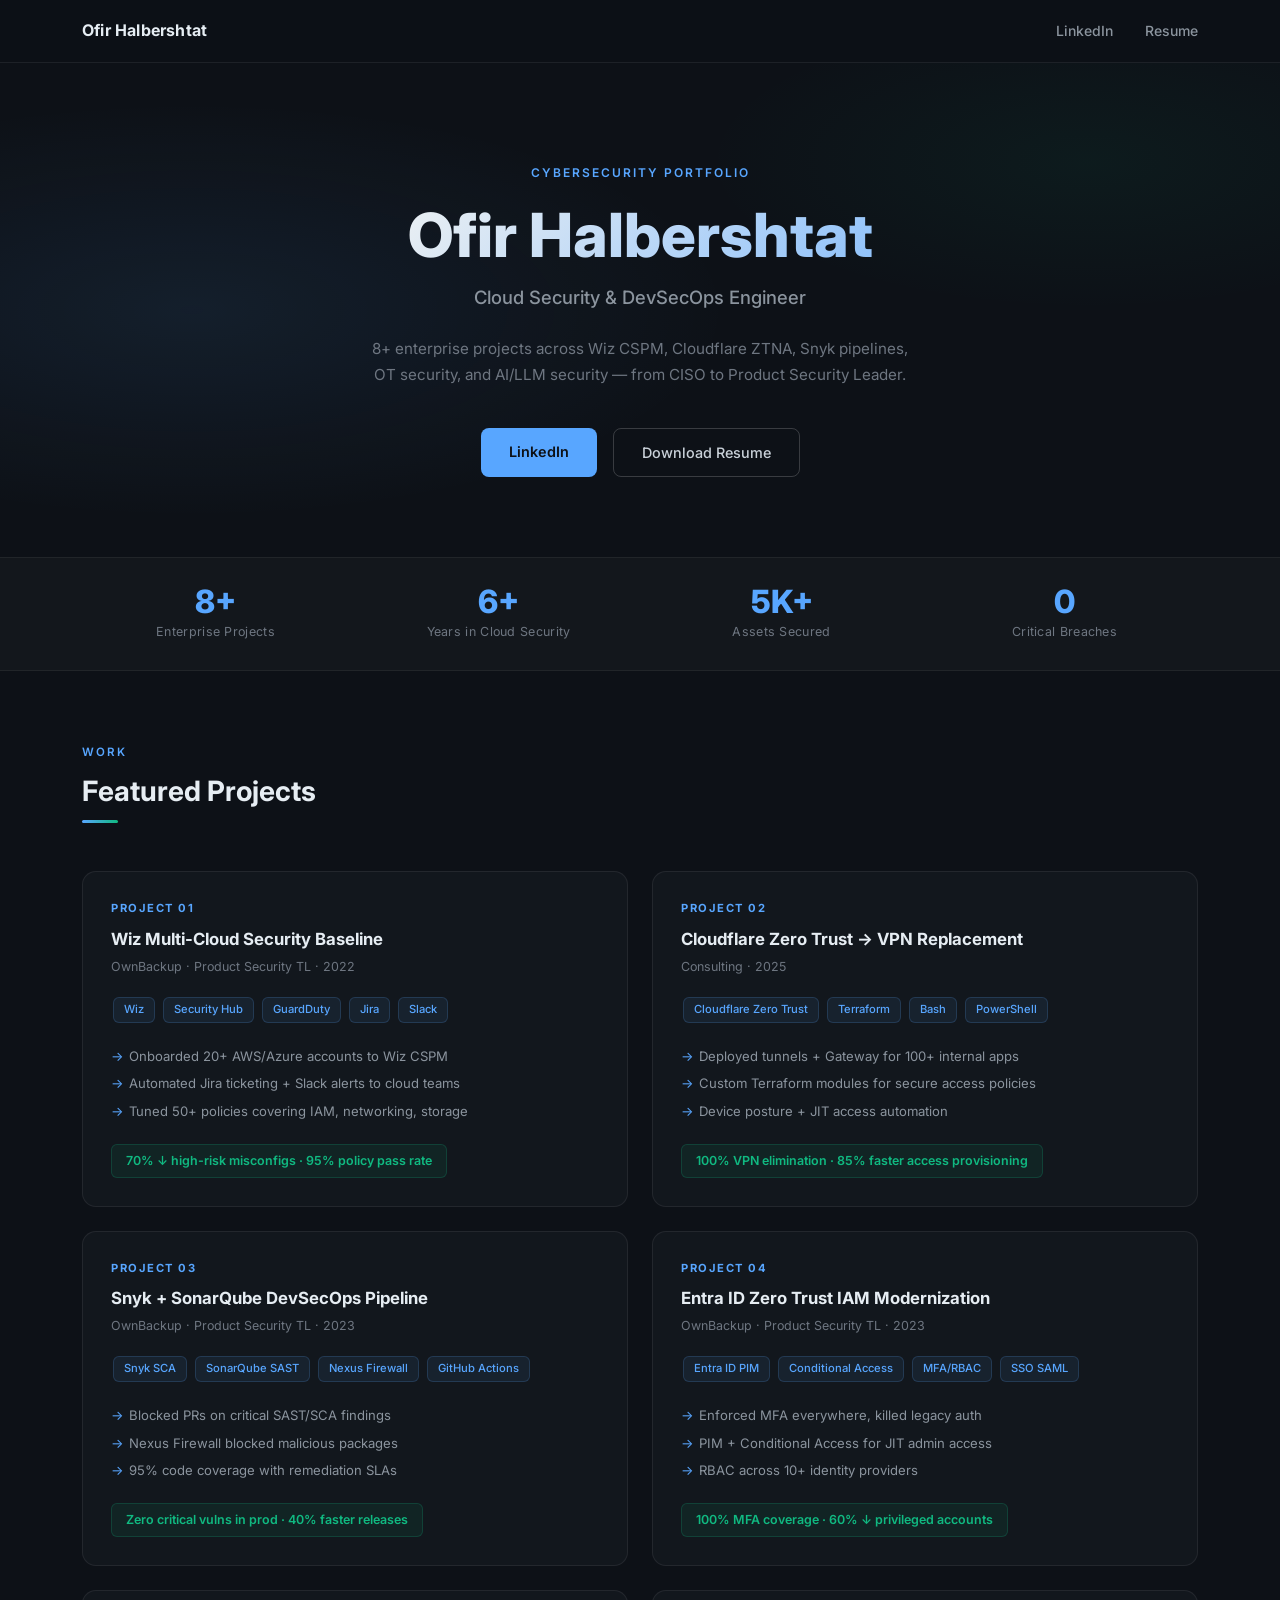
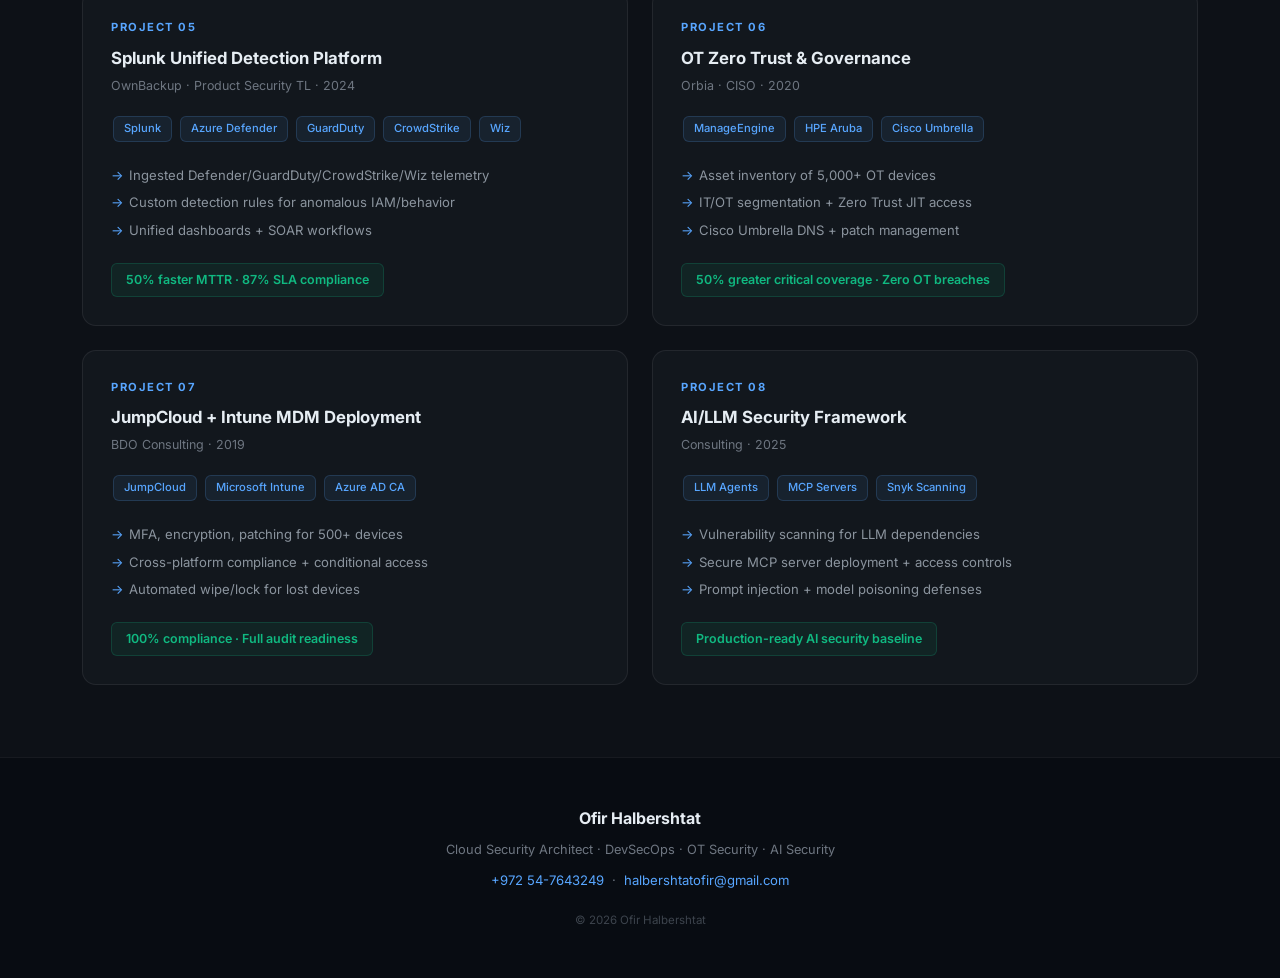
==== index.html @ 88fd721f "Extract inline styles into index.css and project.css Moved all inline <style> blocks out of index.ht" ====
<!DOCTYPE html>
<html lang="en">
<head>
    <meta charset="UTF-8">
    <meta name="viewport" content="width=device-width, initial-scale=1.0">
    <title>Ofir Halbershtat | Cybersecurity Portfolio</title>
    <link href="https://cdn.jsdelivr.net/npm/bootstrap@5.3.0/dist/css/bootstrap.min.css" rel="stylesheet">
    <link href="https://fonts.googleapis.com/css2?family=Inter:wght@300;400;500;600;700;800&display=swap" rel="stylesheet">
    <link rel="stylesheet" href="index.css">
</head>
<body>

    <!-- Nav -->
    <nav class="top-nav">
        <div class="container d-flex justify-content-between align-items-center">
            <span class="nav-name">Ofir Halbershtat</span>
            <div class="nav-links">
                <a href="https://linkedin.com/in/ofirhalbershtat" target="_blank" rel="noopener">LinkedIn</a>
                <a href="OfirHalbershtatCV.pdf">Resume</a>
            </div>
        </div>
    </nav>

    <!-- Hero -->
    <section class="hero text-center">
        <div class="container hero-inner">
            <div class="hero-eyebrow">Cybersecurity Portfolio</div>
            <div class="hero-name">Ofir Halbershtat</div>
            <div class="hero-title">Cloud Security &amp; DevSecOps Engineer</div>
            <p class="hero-desc">8+ enterprise projects across Wiz CSPM, Cloudflare ZTNA, Snyk pipelines, OT security, and AI/LLM security — from CISO to Product Security Leader.</p>
            <div class="d-flex gap-3 justify-content-center flex-wrap">
                <a href="https://linkedin.com/in/ofirhalbershtat" target="_blank" rel="noopener" class="btn-primary-c">LinkedIn</a>
                <a href="OfirHalbershtatCV.pdf" class="btn-outline-c">Download Resume</a>
            </div>
        </div>
    </section>

    <!-- Stats -->
    <div class="stats-bar">
        <div class="container">
            <div class="row g-3 text-center">
                <div class="col-6 col-md-3">
                    <div class="stat-number">8+</div>
                    <div class="stat-label">Enterprise Projects</div>
                </div>
                <div class="col-6 col-md-3">
                    <div class="stat-number">6+</div>
                    <div class="stat-label">Years in Cloud Security</div>
                </div>
                <div class="col-6 col-md-3">
                    <div class="stat-number">5K+</div>
                    <div class="stat-label">Assets Secured</div>
                </div>
                <div class="col-6 col-md-3">
                    <div class="stat-number">0</div>
                    <div class="stat-label">Critical Breaches</div>
                </div>
            </div>
        </div>
    </div>

    <!-- Projects -->
    <section class="projects-section">
        <div class="container">
            <div class="section-eyebrow">Work</div>
            <div class="section-title">Featured Projects</div>
            <div class="section-line"></div>

            <div class="row g-4">

                <!-- 1 -->
                <div class="col-lg-6 col-md-6">
                    <a href="proj1.html" class="card-link">
                        <div class="project-card">
                            <div class="card-inner">
                                <div class="card-num">Project 01</div>
                                <div class="card-title">Wiz Multi-Cloud Security Baseline</div>
                                <div class="card-meta">OwnBackup · Product Security TL · 2022</div>
                                <div>
                                    <span class="tool-badge">Wiz</span>
                                    <span class="tool-badge">Security Hub</span>
                                    <span class="tool-badge">GuardDuty</span>
                                    <span class="tool-badge">Jira</span>
                                    <span class="tool-badge">Slack</span>
                                </div>
                                <ul class="card-bullets">
                                    <li>Onboarded 20+ AWS/Azure accounts to Wiz CSPM</li>
                                    <li>Automated Jira ticketing + Slack alerts to cloud teams</li>
                                    <li>Tuned 50+ policies covering IAM, networking, storage</li>
                                </ul>
                                <span class="metric-pill">70% ↓ high-risk misconfigs · 95% policy pass rate</span>
                            </div>
                        </div>
                    </a>
                </div>

                <!-- 2 -->
                <div class="col-lg-6 col-md-6">
                    <a href="proj2.html" class="card-link">
                        <div class="project-card">
                            <div class="card-inner">
                                <div class="card-num">Project 02</div>
                                <div class="card-title">Cloudflare Zero Trust → VPN Replacement</div>
                                <div class="card-meta">Consulting · 2025</div>
                                <div>
                                    <span class="tool-badge">Cloudflare Zero Trust</span>
                                    <span class="tool-badge">Terraform</span>
                                    <span class="tool-badge">Bash</span>
                                    <span class="tool-badge">PowerShell</span>
                                </div>
                                <ul class="card-bullets">
                                    <li>Deployed tunnels + Gateway for 100+ internal apps</li>
                                    <li>Custom Terraform modules for secure access policies</li>
                                    <li>Device posture + JIT access automation</li>
                                </ul>
                                <span class="metric-pill">100% VPN elimination · 85% faster access provisioning</span>
                            </div>
                        </div>
                    </a>
                </div>

                <!-- 3 -->
                <div class="col-lg-6 col-md-6">
                    <a href="proj3.html" class="card-link">
                        <div class="project-card">
                            <div class="card-inner">
                                <div class="card-num">Project 03</div>
                                <div class="card-title">Snyk + SonarQube DevSecOps Pipeline</div>
                                <div class="card-meta">OwnBackup · Product Security TL · 2023</div>
                                <div>
                                    <span class="tool-badge">Snyk SCA</span>
                                    <span class="tool-badge">SonarQube SAST</span>
                                    <span class="tool-badge">Nexus Firewall</span>
                                    <span class="tool-badge">GitHub Actions</span>
                                </div>
                                <ul class="card-bullets">
                                    <li>Blocked PRs on critical SAST/SCA findings</li>
                                    <li>Nexus Firewall blocked malicious packages</li>
                                    <li>95% code coverage with remediation SLAs</li>
                                </ul>
                                <span class="metric-pill">Zero critical vulns in prod · 40% faster releases</span>
                            </div>
                        </div>
                    </a>
                </div>

                <!-- 4 -->
                <div class="col-lg-6 col-md-6">
                    <a href="proj4.html" class="card-link">
                        <div class="project-card">
                            <div class="card-inner">
                                <div class="card-num">Project 04</div>
                                <div class="card-title">Entra ID Zero Trust IAM Modernization</div>
                                <div class="card-meta">OwnBackup · Product Security TL · 2023</div>
                                <div>
                                    <span class="tool-badge">Entra ID PIM</span>
                                    <span class="tool-badge">Conditional Access</span>
                                    <span class="tool-badge">MFA/RBAC</span>
                                    <span class="tool-badge">SSO SAML</span>
                                </div>
                                <ul class="card-bullets">
                                    <li>Enforced MFA everywhere, killed legacy auth</li>
                                    <li>PIM + Conditional Access for JIT admin access</li>
                                    <li>RBAC across 10+ identity providers</li>
                                </ul>
                                <span class="metric-pill">100% MFA coverage · 60% ↓ privileged accounts</span>
                            </div>
                        </div>
                    </a>
                </div>

                <!-- 5 -->
                <div class="col-lg-6 col-md-6">
                    <a href="proj5.html" class="card-link">
                        <div class="project-card">
                            <div class="card-inner">
                                <div class="card-num">Project 05</div>
                                <div class="card-title">Splunk Unified Detection Platform</div>
                                <div class="card-meta">OwnBackup · Product Security TL · 2024</div>
                                <div>
                                    <span class="tool-badge">Splunk</span>
                                    <span class="tool-badge">Azure Defender</span>
                                    <span class="tool-badge">GuardDuty</span>
                                    <span class="tool-badge">CrowdStrike</span>
                                    <span class="tool-badge">Wiz</span>
                                </div>
                                <ul class="card-bullets">
                                    <li>Ingested Defender/GuardDuty/CrowdStrike/Wiz telemetry</li>
                                    <li>Custom detection rules for anomalous IAM/behavior</li>
                                    <li>Unified dashboards + SOAR workflows</li>
                                </ul>
                                <span class="metric-pill">50% faster MTTR · 87% SLA compliance</span>
                            </div>
                        </div>
                    </a>
                </div>

                <!-- 6 -->
                <div class="col-lg-6 col-md-6">
                    <a href="proj6.html" class="card-link">
                        <div class="project-card">
                            <div class="card-inner">
                                <div class="card-num">Project 06</div>
                                <div class="card-title">OT Zero Trust &amp; Governance</div>
                                <div class="card-meta">Orbia · CISO · 2020</div>
                                <div>
                                    <span class="tool-badge">ManageEngine</span>
                                    <span class="tool-badge">HPE Aruba</span>
                                    <span class="tool-badge">Cisco Umbrella</span>
                                </div>
                                <ul class="card-bullets">
                                    <li>Asset inventory of 5,000+ OT devices</li>
                                    <li>IT/OT segmentation + Zero Trust JIT access</li>
                                    <li>Cisco Umbrella DNS + patch management</li>
                                </ul>
                                <span class="metric-pill">50% greater critical coverage · Zero OT breaches</span>
                            </div>
                        </div>
                    </a>
                </div>

                <!-- 7 -->
                <div class="col-lg-6 col-md-6">
                    <a href="proj7.html" class="card-link">
                        <div class="project-card">
                            <div class="card-inner">
                                <div class="card-num">Project 07</div>
                                <div class="card-title">JumpCloud + Intune MDM Deployment</div>
                                <div class="card-meta">BDO Consulting · 2019</div>
                                <div>
                                    <span class="tool-badge">JumpCloud</span>
                                    <span class="tool-badge">Microsoft Intune</span>
                                    <span class="tool-badge">Azure AD CA</span>
                                </div>
                                <ul class="card-bullets">
                                    <li>MFA, encryption, patching for 500+ devices</li>
                                    <li>Cross-platform compliance + conditional access</li>
                                    <li>Automated wipe/lock for lost devices</li>
                                </ul>
                                <span class="metric-pill">100% compliance · Full audit readiness</span>
                            </div>
                        </div>
                    </a>
                </div>

                <!-- 8 -->
                <div class="col-lg-6 col-md-6">
                    <a href="proj8.html" class="card-link">
                        <div class="project-card">
                            <div class="card-inner">
                                <div class="card-num">Project 08</div>
                                <div class="card-title">AI/LLM Security Framework</div>
                                <div class="card-meta">Consulting · 2025</div>
                                <div>
                                    <span class="tool-badge">LLM Agents</span>
                                    <span class="tool-badge">MCP Servers</span>
                                    <span class="tool-badge">Snyk Scanning</span>
                                </div>
                                <ul class="card-bullets">
                                    <li>Vulnerability scanning for LLM dependencies</li>
                                    <li>Secure MCP server deployment + access controls</li>
                                    <li>Prompt injection + model poisoning defenses</li>
                                </ul>
                                <span class="metric-pill">Production-ready AI security baseline</span>
                            </div>
                        </div>
                    </a>
                </div>

            </div>
        </div>
    </section>

    <!-- Footer -->
    <footer class="text-center">
        <div class="container">
            <div class="footer-name">Ofir Halbershtat</div>
            <div class="footer-sub">Cloud Security Architect · DevSecOps · OT Security · AI Security</div>
            <div class="footer-contact">
                <a href="tel:+972547643249">+972 54-7643249</a>
                &nbsp;·&nbsp;
                <a href="mailto:halbershtatofir@gmail.com">halbershtatofir@gmail.com</a>
            </div>
            <div class="footer-copy">© 2026 Ofir Halbershtat</div>
        </div>
    </footer>

    <script src="https://cdn.jsdelivr.net/npm/bootstrap@5.3.0/dist/js/bootstrap.bundle.min.js"></script>
</body>
</html>
---- index.css ----
*, *::before, *::after { box-sizing: border-box; margin: 0; padding: 0; }

body {
    font-family: 'Inter', sans-serif;
    background: #0d1117;
    color: #e6edf3;
    line-height: 1.6;
}

/* ── Nav ── */
.top-nav {
    background: rgba(13, 17, 23, 0.9);
    -webkit-backdrop-filter: blur(12px);
    backdrop-filter: blur(12px);
    border-bottom: 1px solid rgba(255,255,255,0.07);
    padding: 18px 0;
    position: sticky;
    top: 0;
    z-index: 100;
}
.nav-name {
    font-weight: 700;
    font-size: 1rem;
    color: #e6edf3;
    letter-spacing: 0.2px;
}
.nav-links a {
    color: #8b949e;
    text-decoration: none;
    margin-left: 28px;
    font-size: 0.875rem;
    font-weight: 500;
    transition: color 0.2s;
}
.nav-links a:hover { color: #58a6ff; }

/* ── Hero ── */
.hero {
    padding: 100px 0 80px;
    position: relative;
    overflow: hidden;
    background: #0d1117;
}
.hero::before {
    content: '';
    position: absolute;
    inset: 0;
    background:
        radial-gradient(ellipse 60% 60% at 15% 50%, rgba(88,166,255,0.09) 0%, transparent 70%),
        radial-gradient(ellipse 50% 50% at 85% 20%, rgba(16,185,129,0.06) 0%, transparent 60%);
    pointer-events: none;
}
.hero-inner { position: relative; z-index: 1; }

.hero-eyebrow {
    font-size: 0.75rem;
    font-weight: 600;
    letter-spacing: 2px;
    text-transform: uppercase;
    color: #58a6ff;
    margin-bottom: 20px;
}
.hero-name {
    font-size: clamp(2.4rem, 5vw, 3.8rem);
    font-weight: 800;
    line-height: 1.1;
    background: linear-gradient(135deg, #e6edf3 30%, #58a6ff 100%);
    -webkit-background-clip: text;
    -webkit-text-fill-color: transparent;
    background-clip: text;
    margin-bottom: 14px;
}
.hero-title {
    font-size: 1.15rem;
    font-weight: 500;
    color: #8b949e;
    margin-bottom: 24px;
}
.hero-desc {
    font-size: 0.95rem;
    color: #6e7681;
    max-width: 560px;
    margin: 0 auto 40px;
    line-height: 1.7;
}
.btn-primary-c {
    background: #58a6ff;
    color: #0d1117;
    border: none;
    padding: 12px 28px;
    border-radius: 8px;
    font-size: 0.9rem;
    font-weight: 600;
    text-decoration: none;
    display: inline-block;
    transition: background 0.2s, transform 0.2s;
}
.btn-primary-c:hover { background: #79bcff; transform: translateY(-1px); color: #0d1117; }
.btn-outline-c {
    border: 1px solid rgba(255,255,255,0.18);
    color: #c9d1d9;
    padding: 12px 28px;
    border-radius: 8px;
    font-size: 0.9rem;
    font-weight: 500;
    text-decoration: none;
    display: inline-block;
    transition: border-color 0.2s, color 0.2s, transform 0.2s;
}
.btn-outline-c:hover { border-color: #58a6ff; color: #58a6ff; transform: translateY(-1px); }

/* ── Stats Bar ── */
.stats-bar {
    background: rgba(255,255,255,0.025);
    border-top: 1px solid rgba(255,255,255,0.06);
    border-bottom: 1px solid rgba(255,255,255,0.06);
    padding: 28px 0;
}
.stat-number {
    font-size: 2rem;
    font-weight: 800;
    color: #58a6ff;
    line-height: 1;
}
.stat-label {
    font-size: 0.78rem;
    color: #6e7681;
    margin-top: 4px;
    letter-spacing: 0.3px;
}

/* ── Section ── */
.projects-section { padding: 72px 0; }
.section-eyebrow {
    font-size: 0.72rem;
    font-weight: 600;
    letter-spacing: 2px;
    text-transform: uppercase;
    color: #58a6ff;
    margin-bottom: 8px;
}
.section-title {
    font-size: 1.75rem;
    font-weight: 700;
    color: #e6edf3;
    margin-bottom: 6px;
}
.section-line {
    width: 36px;
    height: 3px;
    background: linear-gradient(90deg, #58a6ff, #10b981);
    border-radius: 2px;
    margin-bottom: 48px;
}

/* ── Cards ── */
.card-link { text-decoration: none; display: block; height: 100%; }
.project-card {
    background: rgba(22, 27, 34, 0.7);
    border: 1px solid rgba(255,255,255,0.07);
    border-radius: 14px;
    height: 100%;
    overflow: hidden;
    position: relative;
    transition: border-color 0.3s, transform 0.3s, box-shadow 0.3s;
}
.project-card::after {
    content: '';
    position: absolute;
    top: 0; left: 0; right: 0;
    height: 2px;
    background: linear-gradient(90deg, #58a6ff, #10b981);
    opacity: 0;
    transition: opacity 0.3s;
}
.card-link:hover .project-card {
    border-color: rgba(88,166,255,0.25);
    transform: translateY(-5px);
    box-shadow: 0 24px 48px rgba(0,0,0,0.5), 0 0 0 1px rgba(88,166,255,0.08);
}
.card-link:hover .project-card::after { opacity: 1; }

.card-inner { padding: 28px; }
.card-num {
    font-size: 0.7rem;
    font-weight: 700;
    letter-spacing: 1.5px;
    text-transform: uppercase;
    color: #58a6ff;
    margin-bottom: 10px;
}
.card-title {
    font-size: 1.05rem;
    font-weight: 700;
    color: #e6edf3;
    margin-bottom: 6px;
    line-height: 1.35;
}
.card-meta {
    font-size: 0.78rem;
    color: #6e7681;
    margin-bottom: 18px;
}
.tool-badge {
    background: rgba(88,166,255,0.08);
    color: #58a6ff;
    border: 1px solid rgba(88,166,255,0.18);
    padding: 3px 10px;
    border-radius: 6px;
    font-size: 0.7rem;
    font-weight: 500;
    margin: 2px;
    display: inline-block;
}
.card-bullets {
    list-style: none;
    padding: 0;
    margin: 18px 0 0;
}
.card-bullets li {
    font-size: 0.82rem;
    color: #8b949e;
    padding: 4px 0 4px 18px;
    position: relative;
    line-height: 1.5;
}
.card-bullets li::before {
    content: '→';
    position: absolute;
    left: 0;
    color: #58a6ff;
}
.metric-pill {
    display: inline-block;
    margin-top: 18px;
    font-size: 0.78rem;
    font-weight: 600;
    color: #10b981;
    background: rgba(16,185,129,0.08);
    border: 1px solid rgba(16,185,129,0.2);
    border-radius: 6px;
    padding: 6px 14px;
}

/* ── Footer ── */
footer {
    background: #080c12;
    border-top: 1px solid rgba(255,255,255,0.06);
    padding: 48px 0;
}
.footer-name {
    font-size: 1rem;
    font-weight: 700;
    color: #e6edf3;
    margin-bottom: 8px;
}
.footer-sub {
    font-size: 0.8rem;
    color: #6e7681;
    margin-bottom: 10px;
}
.footer-contact {
    font-size: 0.82rem;
    color: #6e7681;
}
.footer-contact a { color: #58a6ff; text-decoration: none; }
.footer-contact a:hover { text-decoration: underline; }
.footer-copy {
    font-size: 0.72rem;
    color: #3d444d;
    margin-top: 20px;
}
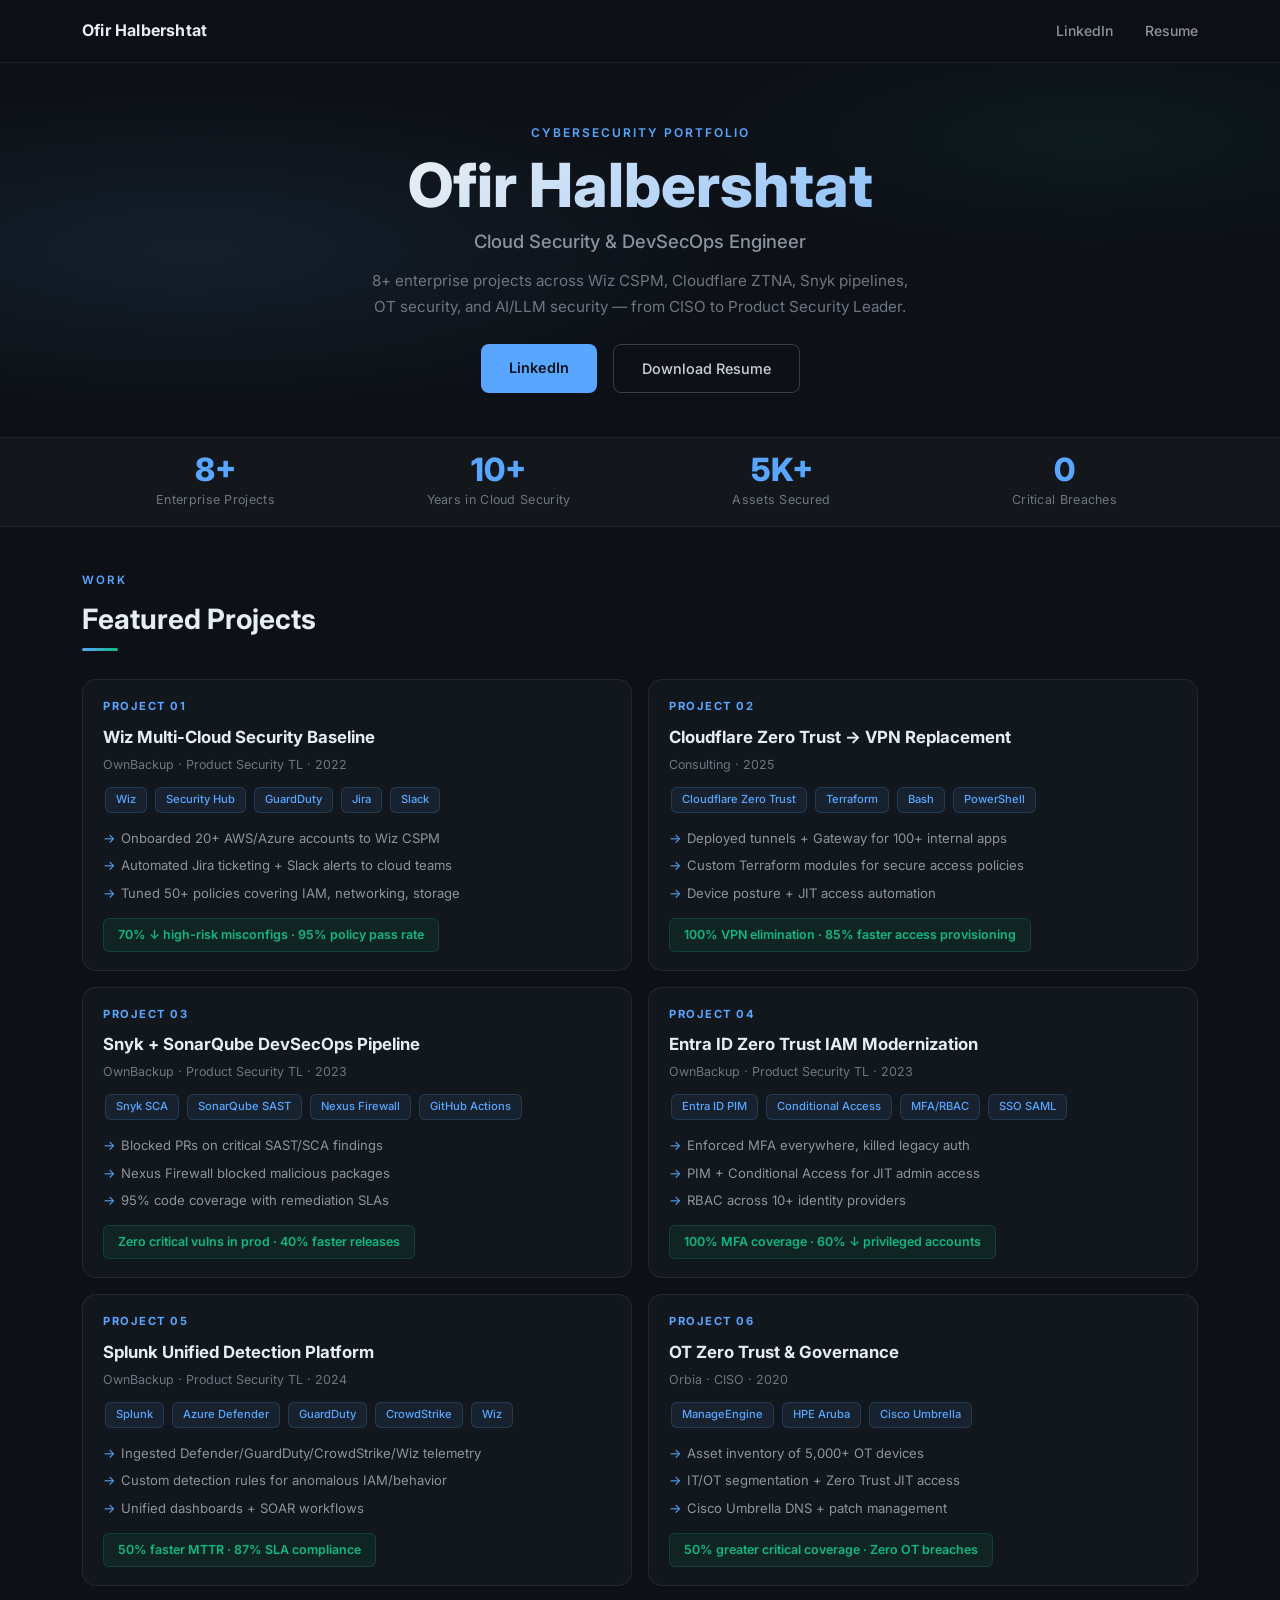
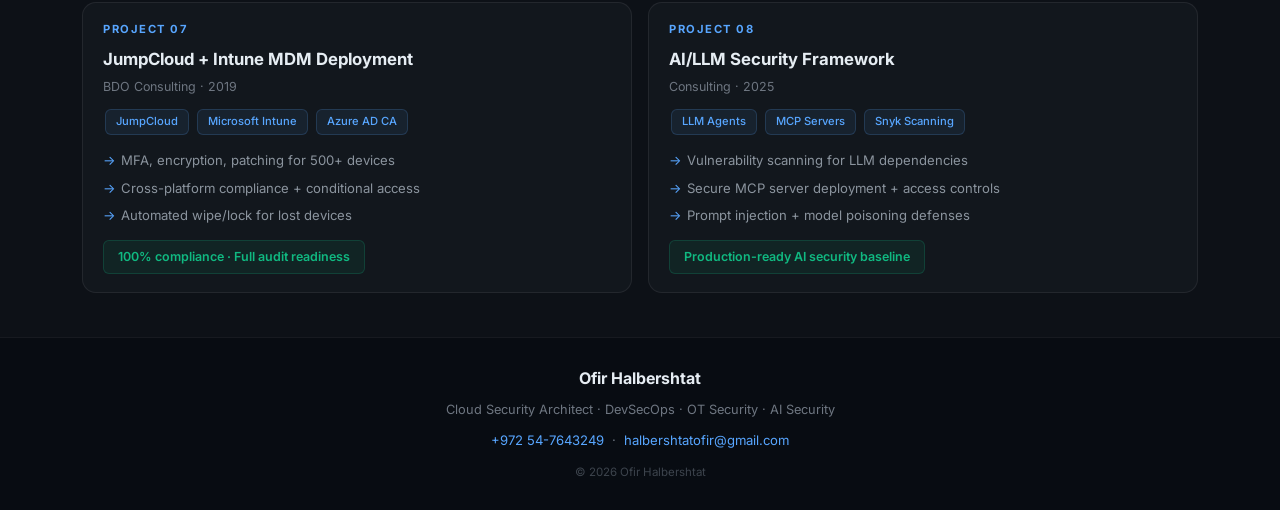
==== commit b85229cc: "reductions made to index.css:" ====
--- a/index.html
+++ b/index.html
@@ -44,7 +44,7 @@
                     <div class="stat-label">Enterprise Projects</div>
                 </div>
                 <div class="col-6 col-md-3">
-                    <div class="stat-number">6+</div>
+                    <div class="stat-number">10+</div>
                     <div class="stat-label">Years in Cloud Security</div>
                 </div>
                 <div class="col-6 col-md-3">
@@ -66,7 +66,7 @@
             <div class="section-title">Featured Projects</div>
             <div class="section-line"></div>
 
-            <div class="row g-4">
+            <div class="row g-3">
 
                 <!-- 1 -->
                 <div class="col-lg-6 col-md-6">
--- a/index.css
+++ b/index.css
@@ -36,7 +36,7 @@
 
 /* ── Hero ── */
 .hero {
-    padding: 100px 0 80px;
+    padding: 60px 0 44px;
     position: relative;
     overflow: hidden;
     background: #0d1117;
@@ -58,7 +58,7 @@
     letter-spacing: 2px;
     text-transform: uppercase;
     color: #58a6ff;
-    margin-bottom: 20px;
+    margin-bottom: 10px;
 }
 .hero-name {
     font-size: clamp(2.4rem, 5vw, 3.8rem);
@@ -68,19 +68,19 @@
     -webkit-background-clip: text;
     -webkit-text-fill-color: transparent;
     background-clip: text;
-    margin-bottom: 14px;
+    margin-bottom: 8px;
 }
 .hero-title {
     font-size: 1.15rem;
     font-weight: 500;
     color: #8b949e;
-    margin-bottom: 24px;
+    margin-bottom: 12px;
 }
 .hero-desc {
     font-size: 0.95rem;
     color: #6e7681;
     max-width: 560px;
-    margin: 0 auto 40px;
+    margin: 0 auto 24px;
     line-height: 1.7;
 }
 .btn-primary-c {
@@ -114,7 +114,7 @@
     background: rgba(255,255,255,0.025);
     border-top: 1px solid rgba(255,255,255,0.06);
     border-bottom: 1px solid rgba(255,255,255,0.06);
-    padding: 28px 0;
+    padding: 16px 0;
 }
 .stat-number {
     font-size: 2rem;
@@ -130,7 +130,7 @@
 }
 
 /* ── Section ── */
-.projects-section { padding: 72px 0; }
+.projects-section { padding: 44px 0; }
 .section-eyebrow {
     font-size: 0.72rem;
     font-weight: 600;
@@ -150,7 +150,7 @@
     height: 3px;
     background: linear-gradient(90deg, #58a6ff, #10b981);
     border-radius: 2px;
-    margin-bottom: 48px;
+    margin-bottom: 28px;
 }
 
 /* ── Cards ── */
@@ -180,7 +180,7 @@
 }
 .card-link:hover .project-card::after { opacity: 1; }
 
-.card-inner { padding: 28px; }
+.card-inner { padding: 18px 20px; }
 .card-num {
     font-size: 0.7rem;
     font-weight: 700;
@@ -199,7 +199,7 @@
 .card-meta {
     font-size: 0.78rem;
     color: #6e7681;
-    margin-bottom: 18px;
+    margin-bottom: 10px;
 }
 .tool-badge {
     background: rgba(88,166,255,0.08);
@@ -215,7 +215,7 @@
 .card-bullets {
     list-style: none;
     padding: 0;
-    margin: 18px 0 0;
+    margin: 10px 0 0;
 }
 .card-bullets li {
     font-size: 0.82rem;
@@ -232,7 +232,7 @@
 }
 .metric-pill {
     display: inline-block;
-    margin-top: 18px;
+    margin-top: 10px;
     font-size: 0.78rem;
     font-weight: 600;
     color: #10b981;
@@ -246,7 +246,7 @@
 footer {
     background: #080c12;
     border-top: 1px solid rgba(255,255,255,0.06);
-    padding: 48px 0;
+    padding: 28px 0;
 }
 .footer-name {
     font-size: 1rem;
@@ -268,5 +268,5 @@
 .footer-copy {
     font-size: 0.72rem;
     color: #3d444d;
-    margin-top: 20px;
-}
+    margin-top: 12px;
+}
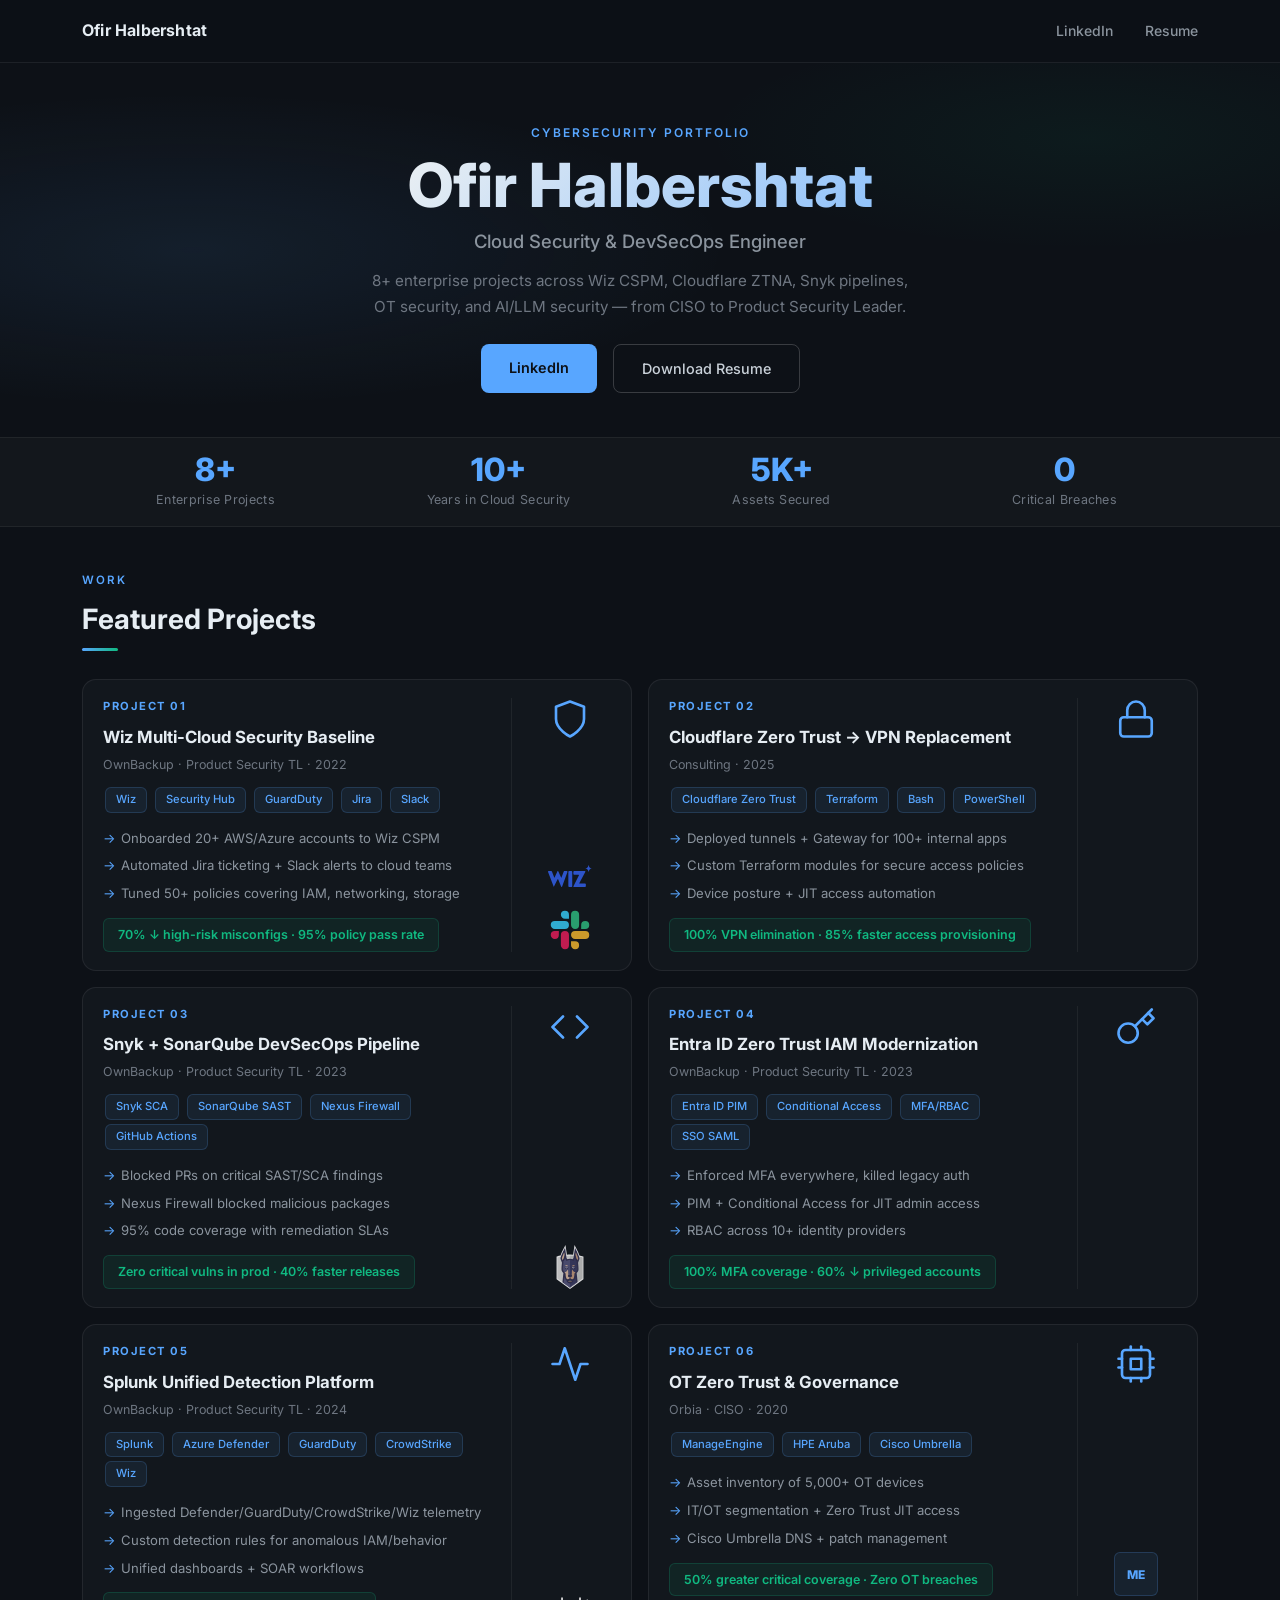
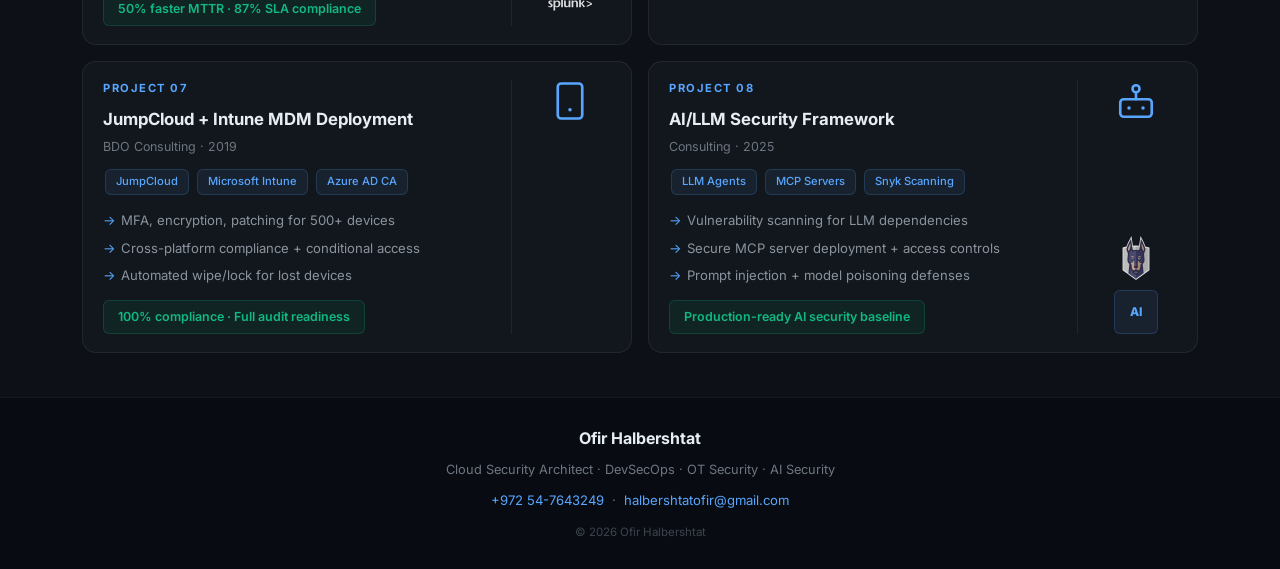
==== commit 9c4b2e0c: "Update design again" ====
--- a/index.html
+++ b/index.html
@@ -15,7 +15,7 @@
         <div class="container d-flex justify-content-between align-items-center">
             <span class="nav-name">Ofir Halbershtat</span>
             <div class="nav-links">
-                <a href="https://linkedin.com/in/ofirhalbershtat" target="_blank" rel="noopener">LinkedIn</a>
+                <a href="https://linkedin.com/in/ofir-halbershtat" target="_blank" rel="noopener">LinkedIn</a>
                 <a href="OfirHalbershtatCV.pdf">Resume</a>
             </div>
         </div>
@@ -29,7 +29,7 @@
             <div class="hero-title">Cloud Security &amp; DevSecOps Engineer</div>
             <p class="hero-desc">8+ enterprise projects across Wiz CSPM, Cloudflare ZTNA, Snyk pipelines, OT security, and AI/LLM security — from CISO to Product Security Leader.</p>
             <div class="d-flex gap-3 justify-content-center flex-wrap">
-                <a href="https://linkedin.com/in/ofirhalbershtat" target="_blank" rel="noopener" class="btn-primary-c">LinkedIn</a>
+                <a href="https://linkedin.com/in/ofir-halbershtat" target="_blank" rel="noopener" class="btn-primary-c">LinkedIn</a>
                 <a href="OfirHalbershtatCV.pdf" class="btn-outline-c">Download Resume</a>
             </div>
         </div>
@@ -73,22 +73,37 @@
                     <a href="proj1.html" class="card-link">
                         <div class="project-card">
                             <div class="card-inner">
-                                <div class="card-num">Project 01</div>
-                                <div class="card-title">Wiz Multi-Cloud Security Baseline</div>
-                                <div class="card-meta">OwnBackup · Product Security TL · 2022</div>
-                                <div>
-                                    <span class="tool-badge">Wiz</span>
-                                    <span class="tool-badge">Security Hub</span>
-                                    <span class="tool-badge">GuardDuty</span>
-                                    <span class="tool-badge">Jira</span>
-                                    <span class="tool-badge">Slack</span>
-                                </div>
-                                <ul class="card-bullets">
-                                    <li>Onboarded 20+ AWS/Azure accounts to Wiz CSPM</li>
-                                    <li>Automated Jira ticketing + Slack alerts to cloud teams</li>
-                                    <li>Tuned 50+ policies covering IAM, networking, storage</li>
-                                </ul>
-                                <span class="metric-pill">70% ↓ high-risk misconfigs · 95% policy pass rate</span>
+                                <div class="card-row">
+                                    <div class="card-left">
+                                        <div class="card-num">Project 01</div>
+                                        <div class="card-title">Wiz Multi-Cloud Security Baseline</div>
+                                        <div class="card-meta">OwnBackup · Product Security TL · 2022</div>
+                                        <div>
+                                            <span class="tool-badge">Wiz</span>
+                                            <span class="tool-badge">Security Hub</span>
+                                            <span class="tool-badge">GuardDuty</span>
+                                            <span class="tool-badge">Jira</span>
+                                            <span class="tool-badge">Slack</span>
+                                        </div>
+                                        <ul class="card-bullets">
+                                            <li>Onboarded 20+ AWS/Azure accounts to Wiz CSPM</li>
+                                            <li>Automated Jira ticketing + Slack alerts to cloud teams</li>
+                                            <li>Tuned 50+ policies covering IAM, networking, storage</li>
+                                        </ul>
+                                        <span class="metric-pill">70% ↓ high-risk misconfigs · 95% policy pass rate</span>
+                                    </div>
+                                    <div class="card-icons">
+                                        <div class="card-domain-icon">
+                                            <!-- Shield = Cloud Security Baseline -->
+                                            <svg xmlns="http://www.w3.org/2000/svg" viewBox="0 0 24 24" fill="none" stroke="currentColor" stroke-width="1.5" stroke-linecap="round" stroke-linejoin="round"><path d="M12 22s8-4 8-10V5l-8-3-8 3v7c0 6 8 10 8 10z"/></svg>
+                                        </div>
+                                        <div class="card-tool-icons">
+                                            <img src="assets/wiz-logo.svg" alt="Wiz" onerror="this.style.display='none'">
+                                            <img src="https://cdn.simpleicons.org/jira" alt="Jira" onerror="this.style.display='none'">
+                                            <img src="assets/slack-logo.svg" alt="Slack" onerror="this.style.display='none'">
+                                        </div>
+                                    </div>
+                                </div>
                             </div>
                         </div>
                     </a>
@@ -99,21 +114,35 @@
                     <a href="proj2.html" class="card-link">
                         <div class="project-card">
                             <div class="card-inner">
-                                <div class="card-num">Project 02</div>
-                                <div class="card-title">Cloudflare Zero Trust → VPN Replacement</div>
-                                <div class="card-meta">Consulting · 2025</div>
-                                <div>
-                                    <span class="tool-badge">Cloudflare Zero Trust</span>
-                                    <span class="tool-badge">Terraform</span>
-                                    <span class="tool-badge">Bash</span>
-                                    <span class="tool-badge">PowerShell</span>
-                                </div>
-                                <ul class="card-bullets">
-                                    <li>Deployed tunnels + Gateway for 100+ internal apps</li>
-                                    <li>Custom Terraform modules for secure access policies</li>
-                                    <li>Device posture + JIT access automation</li>
-                                </ul>
-                                <span class="metric-pill">100% VPN elimination · 85% faster access provisioning</span>
+                                <div class="card-row">
+                                    <div class="card-left">
+                                        <div class="card-num">Project 02</div>
+                                        <div class="card-title">Cloudflare Zero Trust → VPN Replacement</div>
+                                        <div class="card-meta">Consulting · 2025</div>
+                                        <div>
+                                            <span class="tool-badge">Cloudflare Zero Trust</span>
+                                            <span class="tool-badge">Terraform</span>
+                                            <span class="tool-badge">Bash</span>
+                                            <span class="tool-badge">PowerShell</span>
+                                        </div>
+                                        <ul class="card-bullets">
+                                            <li>Deployed tunnels + Gateway for 100+ internal apps</li>
+                                            <li>Custom Terraform modules for secure access policies</li>
+                                            <li>Device posture + JIT access automation</li>
+                                        </ul>
+                                        <span class="metric-pill">100% VPN elimination · 85% faster access provisioning</span>
+                                    </div>
+                                    <div class="card-icons">
+                                        <div class="card-domain-icon">
+                                            <!-- Lock = Zero Trust / Network Access -->
+                                            <svg xmlns="http://www.w3.org/2000/svg" viewBox="0 0 24 24" fill="none" stroke="currentColor" stroke-width="1.5" stroke-linecap="round" stroke-linejoin="round"><rect x="3" y="11" width="18" height="11" rx="2" ry="2"/><path d="M7 11V7a5 5 0 0 1 10 0v4"/></svg>
+                                        </div>
+                                        <div class="card-tool-icons">
+                                            <img src="https://cdn.simpleicons.org/cloudflare" alt="Cloudflare" onerror="this.style.display='none'">
+                                            <img src="https://cdn.simpleicons.org/terraform" alt="Terraform" onerror="this.style.display='none'">
+                                        </div>
+                                    </div>
+                                </div>
                             </div>
                         </div>
                     </a>
@@ -124,21 +153,36 @@
                     <a href="proj3.html" class="card-link">
                         <div class="project-card">
                             <div class="card-inner">
-                                <div class="card-num">Project 03</div>
-                                <div class="card-title">Snyk + SonarQube DevSecOps Pipeline</div>
-                                <div class="card-meta">OwnBackup · Product Security TL · 2023</div>
-                                <div>
-                                    <span class="tool-badge">Snyk SCA</span>
-                                    <span class="tool-badge">SonarQube SAST</span>
-                                    <span class="tool-badge">Nexus Firewall</span>
-                                    <span class="tool-badge">GitHub Actions</span>
-                                </div>
-                                <ul class="card-bullets">
-                                    <li>Blocked PRs on critical SAST/SCA findings</li>
-                                    <li>Nexus Firewall blocked malicious packages</li>
-                                    <li>95% code coverage with remediation SLAs</li>
-                                </ul>
-                                <span class="metric-pill">Zero critical vulns in prod · 40% faster releases</span>
+                                <div class="card-row">
+                                    <div class="card-left">
+                                        <div class="card-num">Project 03</div>
+                                        <div class="card-title">Snyk + SonarQube DevSecOps Pipeline</div>
+                                        <div class="card-meta">OwnBackup · Product Security TL · 2023</div>
+                                        <div>
+                                            <span class="tool-badge">Snyk SCA</span>
+                                            <span class="tool-badge">SonarQube SAST</span>
+                                            <span class="tool-badge">Nexus Firewall</span>
+                                            <span class="tool-badge">GitHub Actions</span>
+                                        </div>
+                                        <ul class="card-bullets">
+                                            <li>Blocked PRs on critical SAST/SCA findings</li>
+                                            <li>Nexus Firewall blocked malicious packages</li>
+                                            <li>95% code coverage with remediation SLAs</li>
+                                        </ul>
+                                        <span class="metric-pill">Zero critical vulns in prod · 40% faster releases</span>
+                                    </div>
+                                    <div class="card-icons">
+                                        <div class="card-domain-icon">
+                                            <!-- Code brackets = DevSecOps Pipeline -->
+                                            <svg xmlns="http://www.w3.org/2000/svg" viewBox="0 0 24 24" fill="none" stroke="currentColor" stroke-width="1.5" stroke-linecap="round" stroke-linejoin="round"><polyline points="16 18 22 12 16 6"/><polyline points="8 6 2 12 8 18"/></svg>
+                                        </div>
+                                        <div class="card-tool-icons">
+                                            <img src="assets/snyk-logo.svg" alt="Snyk" onerror="this.style.display='none'">
+                                            <img src="https://cdn.simpleicons.org/sonarqube" alt="SonarQube" onerror="this.style.display='none'">
+                                            <img src="https://cdn.simpleicons.org/githubactions" alt="GitHub Actions" onerror="this.style.display='none'">
+                                        </div>
+                                    </div>
+                                </div>
                             </div>
                         </div>
                     </a>
@@ -149,21 +193,35 @@
                     <a href="proj4.html" class="card-link">
                         <div class="project-card">
                             <div class="card-inner">
-                                <div class="card-num">Project 04</div>
-                                <div class="card-title">Entra ID Zero Trust IAM Modernization</div>
-                                <div class="card-meta">OwnBackup · Product Security TL · 2023</div>
-                                <div>
-                                    <span class="tool-badge">Entra ID PIM</span>
-                                    <span class="tool-badge">Conditional Access</span>
-                                    <span class="tool-badge">MFA/RBAC</span>
-                                    <span class="tool-badge">SSO SAML</span>
-                                </div>
-                                <ul class="card-bullets">
-                                    <li>Enforced MFA everywhere, killed legacy auth</li>
-                                    <li>PIM + Conditional Access for JIT admin access</li>
-                                    <li>RBAC across 10+ identity providers</li>
-                                </ul>
-                                <span class="metric-pill">100% MFA coverage · 60% ↓ privileged accounts</span>
+                                <div class="card-row">
+                                    <div class="card-left">
+                                        <div class="card-num">Project 04</div>
+                                        <div class="card-title">Entra ID Zero Trust IAM Modernization</div>
+                                        <div class="card-meta">OwnBackup · Product Security TL · 2023</div>
+                                        <div>
+                                            <span class="tool-badge">Entra ID PIM</span>
+                                            <span class="tool-badge">Conditional Access</span>
+                                            <span class="tool-badge">MFA/RBAC</span>
+                                            <span class="tool-badge">SSO SAML</span>
+                                        </div>
+                                        <ul class="card-bullets">
+                                            <li>Enforced MFA everywhere, killed legacy auth</li>
+                                            <li>PIM + Conditional Access for JIT admin access</li>
+                                            <li>RBAC across 10+ identity providers</li>
+                                        </ul>
+                                        <span class="metric-pill">100% MFA coverage · 60% ↓ privileged accounts</span>
+                                    </div>
+                                    <div class="card-icons">
+                                        <div class="card-domain-icon">
+                                            <!-- Key = IAM / Identity -->
+                                            <svg xmlns="http://www.w3.org/2000/svg" viewBox="0 0 24 24" fill="none" stroke="currentColor" stroke-width="1.5" stroke-linecap="round" stroke-linejoin="round"><circle cx="7.5" cy="15.5" r="5.5"/><path d="M21 2l-9.6 9.6"/><path d="M15.5 7.5l3 3L22 7l-3-3"/></svg>
+                                        </div>
+                                        <div class="card-tool-icons">
+                                            <img src="https://cdn.simpleicons.org/microsoftentra" alt="Entra ID" onerror="this.style.display='none'">
+                                            <img src="https://cdn.simpleicons.org/microsoftazure" alt="Azure" onerror="this.style.display='none'">
+                                        </div>
+                                    </div>
+                                </div>
                             </div>
                         </div>
                     </a>
@@ -174,22 +232,37 @@
                     <a href="proj5.html" class="card-link">
                         <div class="project-card">
                             <div class="card-inner">
-                                <div class="card-num">Project 05</div>
-                                <div class="card-title">Splunk Unified Detection Platform</div>
-                                <div class="card-meta">OwnBackup · Product Security TL · 2024</div>
-                                <div>
-                                    <span class="tool-badge">Splunk</span>
-                                    <span class="tool-badge">Azure Defender</span>
-                                    <span class="tool-badge">GuardDuty</span>
-                                    <span class="tool-badge">CrowdStrike</span>
-                                    <span class="tool-badge">Wiz</span>
-                                </div>
-                                <ul class="card-bullets">
-                                    <li>Ingested Defender/GuardDuty/CrowdStrike/Wiz telemetry</li>
-                                    <li>Custom detection rules for anomalous IAM/behavior</li>
-                                    <li>Unified dashboards + SOAR workflows</li>
-                                </ul>
-                                <span class="metric-pill">50% faster MTTR · 87% SLA compliance</span>
+                                <div class="card-row">
+                                    <div class="card-left">
+                                        <div class="card-num">Project 05</div>
+                                        <div class="card-title">Splunk Unified Detection Platform</div>
+                                        <div class="card-meta">OwnBackup · Product Security TL · 2024</div>
+                                        <div>
+                                            <span class="tool-badge">Splunk</span>
+                                            <span class="tool-badge">Azure Defender</span>
+                                            <span class="tool-badge">GuardDuty</span>
+                                            <span class="tool-badge">CrowdStrike</span>
+                                            <span class="tool-badge">Wiz</span>
+                                        </div>
+                                        <ul class="card-bullets">
+                                            <li>Ingested Defender/GuardDuty/CrowdStrike/Wiz telemetry</li>
+                                            <li>Custom detection rules for anomalous IAM/behavior</li>
+                                            <li>Unified dashboards + SOAR workflows</li>
+                                        </ul>
+                                        <span class="metric-pill">50% faster MTTR · 87% SLA compliance</span>
+                                    </div>
+                                    <div class="card-icons">
+                                        <div class="card-domain-icon">
+                                            <!-- Activity pulse = SIEM / Detection -->
+                                            <svg xmlns="http://www.w3.org/2000/svg" viewBox="0 0 24 24" fill="none" stroke="currentColor" stroke-width="1.5" stroke-linecap="round" stroke-linejoin="round"><polyline points="22 12 18 12 15 21 9 3 6 12 2 12"/></svg>
+                                        </div>
+                                        <div class="card-tool-icons">
+                                            <img src="assets/SPLK_BIG.D.svg" alt="Splunk" onerror="this.style.display='none'">
+                                            <img src="https://cdn.simpleicons.org/crowdstrike" alt="CrowdStrike" onerror="this.style.display='none'">
+                                            <img src="https://cdn.simpleicons.org/amazonaws" alt="AWS" onerror="this.style.display='none'">
+                                        </div>
+                                    </div>
+                                </div>
                             </div>
                         </div>
                     </a>
@@ -200,20 +273,34 @@
                     <a href="proj6.html" class="card-link">
                         <div class="project-card">
                             <div class="card-inner">
-                                <div class="card-num">Project 06</div>
-                                <div class="card-title">OT Zero Trust &amp; Governance</div>
-                                <div class="card-meta">Orbia · CISO · 2020</div>
-                                <div>
-                                    <span class="tool-badge">ManageEngine</span>
-                                    <span class="tool-badge">HPE Aruba</span>
-                                    <span class="tool-badge">Cisco Umbrella</span>
-                                </div>
-                                <ul class="card-bullets">
-                                    <li>Asset inventory of 5,000+ OT devices</li>
-                                    <li>IT/OT segmentation + Zero Trust JIT access</li>
-                                    <li>Cisco Umbrella DNS + patch management</li>
-                                </ul>
-                                <span class="metric-pill">50% greater critical coverage · Zero OT breaches</span>
+                                <div class="card-row">
+                                    <div class="card-left">
+                                        <div class="card-num">Project 06</div>
+                                        <div class="card-title">OT Zero Trust &amp; Governance</div>
+                                        <div class="card-meta">Orbia · CISO · 2020</div>
+                                        <div>
+                                            <span class="tool-badge">ManageEngine</span>
+                                            <span class="tool-badge">HPE Aruba</span>
+                                            <span class="tool-badge">Cisco Umbrella</span>
+                                        </div>
+                                        <ul class="card-bullets">
+                                            <li>Asset inventory of 5,000+ OT devices</li>
+                                            <li>IT/OT segmentation + Zero Trust JIT access</li>
+                                            <li>Cisco Umbrella DNS + patch management</li>
+                                        </ul>
+                                        <span class="metric-pill">50% greater critical coverage · Zero OT breaches</span>
+                                    </div>
+                                    <div class="card-icons">
+                                        <div class="card-domain-icon">
+                                            <!-- CPU chip = OT / Industrial Security -->
+                                            <svg xmlns="http://www.w3.org/2000/svg" viewBox="0 0 24 24" fill="none" stroke="currentColor" stroke-width="1.5" stroke-linecap="round" stroke-linejoin="round"><rect x="4" y="4" width="16" height="16" rx="2"/><rect x="9" y="9" width="6" height="6"/><line x1="9" y1="2" x2="9" y2="4"/><line x1="15" y1="2" x2="15" y2="4"/><line x1="9" y1="20" x2="9" y2="22"/><line x1="15" y1="20" x2="15" y2="22"/><line x1="20" y1="9" x2="22" y2="9"/><line x1="20" y1="14" x2="22" y2="14"/><line x1="2" y1="9" x2="4" y2="9"/><line x1="2" y1="14" x2="4" y2="14"/></svg>
+                                        </div>
+                                        <div class="card-tool-icons">
+                                            <img src="https://cdn.simpleicons.org/cisco" alt="Cisco" onerror="this.style.display='none'">
+                                            <span class="tool-icon-letter">ME</span><!-- ManageEngine -->
+                                        </div>
+                                    </div>
+                                </div>
                             </div>
                         </div>
                     </a>
@@ -224,20 +311,34 @@
                     <a href="proj7.html" class="card-link">
                         <div class="project-card">
                             <div class="card-inner">
-                                <div class="card-num">Project 07</div>
-                                <div class="card-title">JumpCloud + Intune MDM Deployment</div>
-                                <div class="card-meta">BDO Consulting · 2019</div>
-                                <div>
-                                    <span class="tool-badge">JumpCloud</span>
-                                    <span class="tool-badge">Microsoft Intune</span>
-                                    <span class="tool-badge">Azure AD CA</span>
-                                </div>
-                                <ul class="card-bullets">
-                                    <li>MFA, encryption, patching for 500+ devices</li>
-                                    <li>Cross-platform compliance + conditional access</li>
-                                    <li>Automated wipe/lock for lost devices</li>
-                                </ul>
-                                <span class="metric-pill">100% compliance · Full audit readiness</span>
+                                <div class="card-row">
+                                    <div class="card-left">
+                                        <div class="card-num">Project 07</div>
+                                        <div class="card-title">JumpCloud + Intune MDM Deployment</div>
+                                        <div class="card-meta">BDO Consulting · 2019</div>
+                                        <div>
+                                            <span class="tool-badge">JumpCloud</span>
+                                            <span class="tool-badge">Microsoft Intune</span>
+                                            <span class="tool-badge">Azure AD CA</span>
+                                        </div>
+                                        <ul class="card-bullets">
+                                            <li>MFA, encryption, patching for 500+ devices</li>
+                                            <li>Cross-platform compliance + conditional access</li>
+                                            <li>Automated wipe/lock for lost devices</li>
+                                        </ul>
+                                        <span class="metric-pill">100% compliance · Full audit readiness</span>
+                                    </div>
+                                    <div class="card-icons">
+                                        <div class="card-domain-icon">
+                                            <!-- Smartphone = MDM / Device Management -->
+                                            <svg xmlns="http://www.w3.org/2000/svg" viewBox="0 0 24 24" fill="none" stroke="currentColor" stroke-width="1.5" stroke-linecap="round" stroke-linejoin="round"><rect x="5" y="2" width="14" height="20" rx="2" ry="2"/><circle cx="12" cy="17" r="1" fill="currentColor" stroke="none"/></svg>
+                                        </div>
+                                        <div class="card-tool-icons">
+                                            <img src="https://cdn.simpleicons.org/jumpcloud" alt="JumpCloud" onerror="this.style.display='none'">
+                                            <img src="https://cdn.simpleicons.org/microsoftazure" alt="Azure AD" onerror="this.style.display='none'">
+                                        </div>
+                                    </div>
+                                </div>
                             </div>
                         </div>
                     </a>
@@ -248,20 +349,34 @@
                     <a href="proj8.html" class="card-link">
                         <div class="project-card">
                             <div class="card-inner">
-                                <div class="card-num">Project 08</div>
-                                <div class="card-title">AI/LLM Security Framework</div>
-                                <div class="card-meta">Consulting · 2025</div>
-                                <div>
-                                    <span class="tool-badge">LLM Agents</span>
-                                    <span class="tool-badge">MCP Servers</span>
-                                    <span class="tool-badge">Snyk Scanning</span>
-                                </div>
-                                <ul class="card-bullets">
-                                    <li>Vulnerability scanning for LLM dependencies</li>
-                                    <li>Secure MCP server deployment + access controls</li>
-                                    <li>Prompt injection + model poisoning defenses</li>
-                                </ul>
-                                <span class="metric-pill">Production-ready AI security baseline</span>
+                                <div class="card-row">
+                                    <div class="card-left">
+                                        <div class="card-num">Project 08</div>
+                                        <div class="card-title">AI/LLM Security Framework</div>
+                                        <div class="card-meta">Consulting · 2025</div>
+                                        <div>
+                                            <span class="tool-badge">LLM Agents</span>
+                                            <span class="tool-badge">MCP Servers</span>
+                                            <span class="tool-badge">Snyk Scanning</span>
+                                        </div>
+                                        <ul class="card-bullets">
+                                            <li>Vulnerability scanning for LLM dependencies</li>
+                                            <li>Secure MCP server deployment + access controls</li>
+                                            <li>Prompt injection + model poisoning defenses</li>
+                                        </ul>
+                                        <span class="metric-pill">Production-ready AI security baseline</span>
+                                    </div>
+                                    <div class="card-icons">
+                                        <div class="card-domain-icon">
+                                            <!-- Bot/AI head = AI/LLM Security -->
+                                            <svg xmlns="http://www.w3.org/2000/svg" viewBox="0 0 24 24" fill="none" stroke="currentColor" stroke-width="1.5" stroke-linecap="round" stroke-linejoin="round"><rect x="3" y="11" width="18" height="10" rx="2"/><circle cx="12" cy="5" r="2"/><path d="M12 7v4"/><circle cx="8" cy="16" r="1" fill="currentColor" stroke="none"/><circle cx="16" cy="16" r="1" fill="currentColor" stroke="none"/></svg>
+                                        </div>
+                                        <div class="card-tool-icons">
+                                            <img src="assets/snyk-logo.svg" alt="Snyk" onerror="this.style.display='none'">
+                                            <span class="tool-icon-letter">AI</span>
+                                        </div>
+                                    </div>
+                                </div>
                             </div>
                         </div>
                     </a>
--- a/index.css
+++ b/index.css
@@ -242,6 +242,35 @@
     padding: 6px 14px;
 }
 
+/* ── Card icon column ── */
+.card-row { display: flex; align-items: stretch; }
+.card-left { flex: 1; min-width: 0; }
+.card-icons {
+    width: 100px;
+    flex-shrink: 0;
+    display: flex;
+    flex-direction: column;
+    justify-content: space-between;
+    align-items: center;
+    padding-left: 16px;
+    margin-left: 10px;
+    border-left: 1px solid rgba(255,255,255,0.06);
+}
+.card-domain-icon { color: #58a6ff; }
+.card-domain-icon svg { width: 42px; height: 42px; display: block; }
+.card-tool-icons { display: flex; flex-direction: column; gap: 10px; align-items: center; }
+.card-tool-icons img { width: 44px; height: 44px; opacity: 0.85; display: block; }
+.tool-icon-letter {
+    width: 44px; height: 44px;
+    background: rgba(88,166,255,0.08);
+    border: 1px solid rgba(88,166,255,0.2);
+    border-radius: 6px;
+    display: flex; align-items: center; justify-content: center;
+    font-size: 12px; font-weight: 800; color: #58a6ff; flex-shrink: 0;
+}
+.tool-icon-letter--wiz { background: #00C2FF; color: #fff; border-color: #00C2FF; }
+@media (max-width: 480px) { .card-icons { display: none; } }
+
 /* ── Footer ── */
 footer {
     background: #080c12;
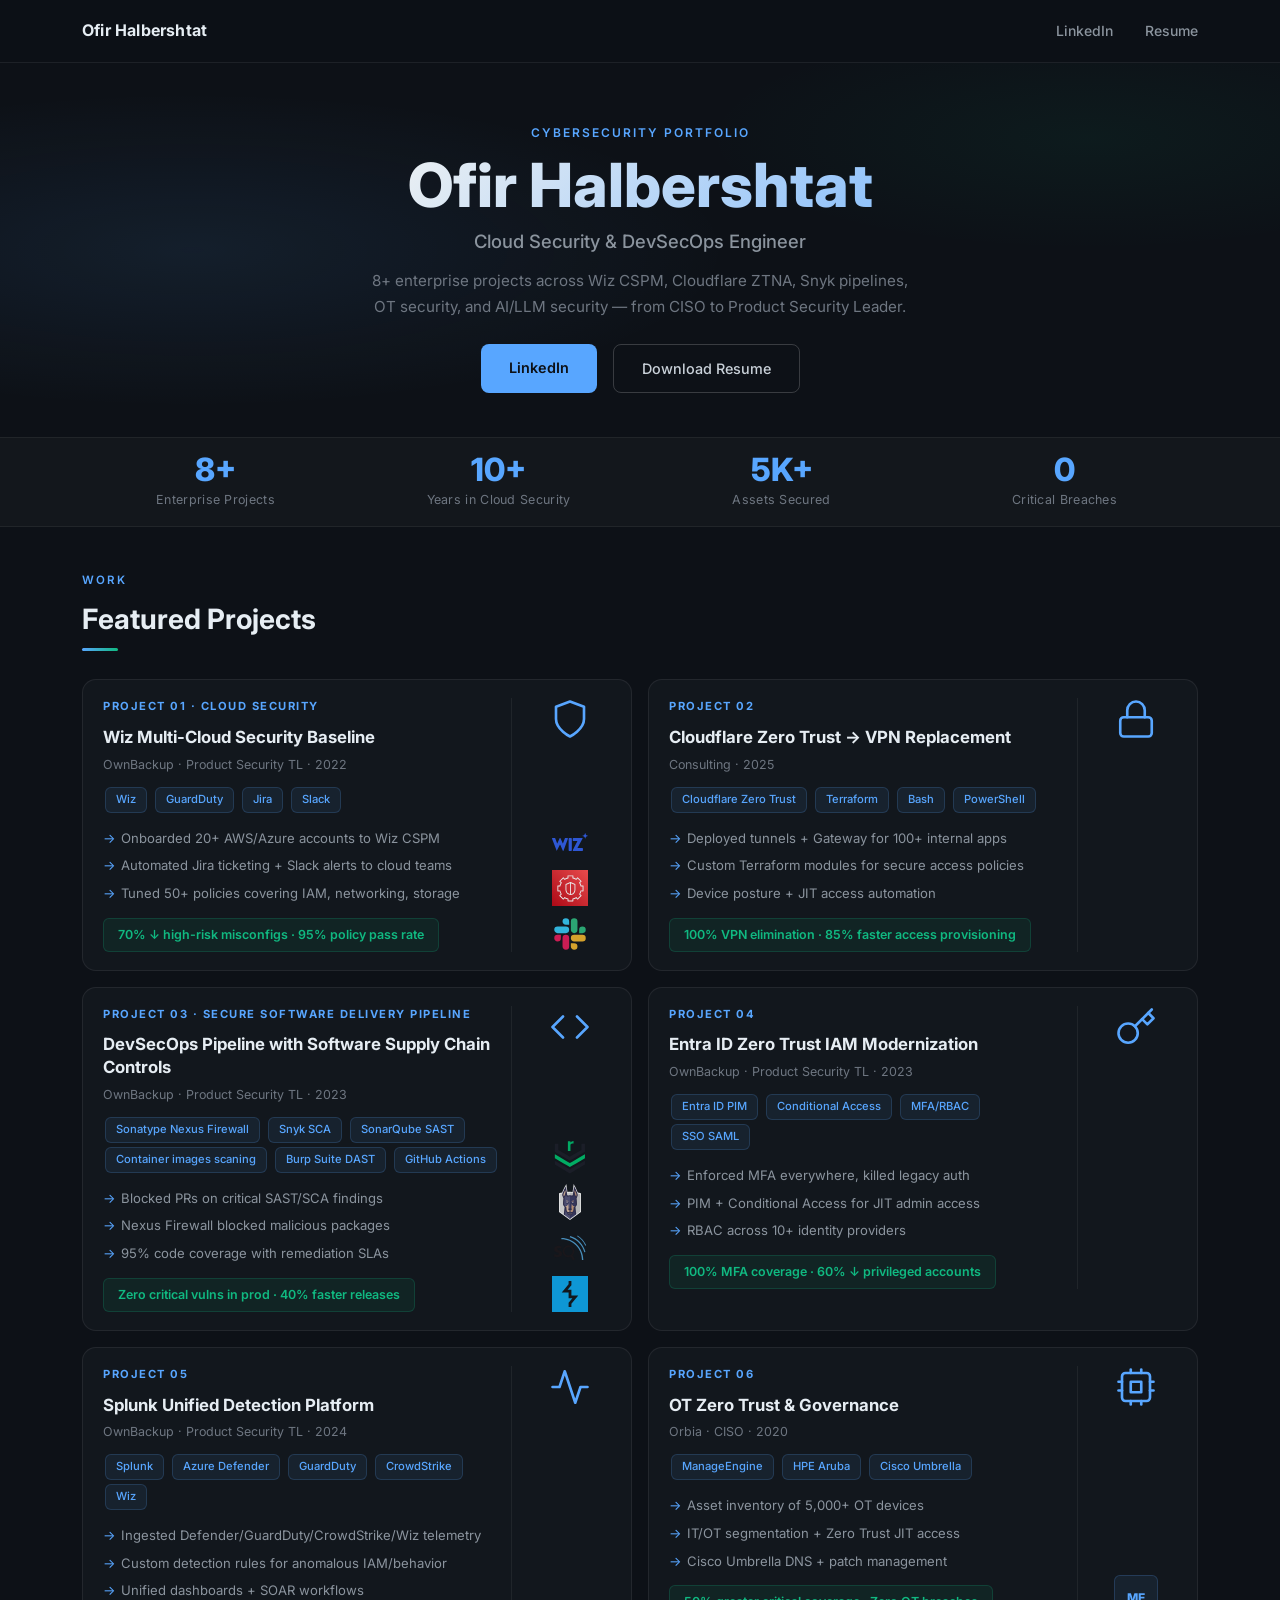
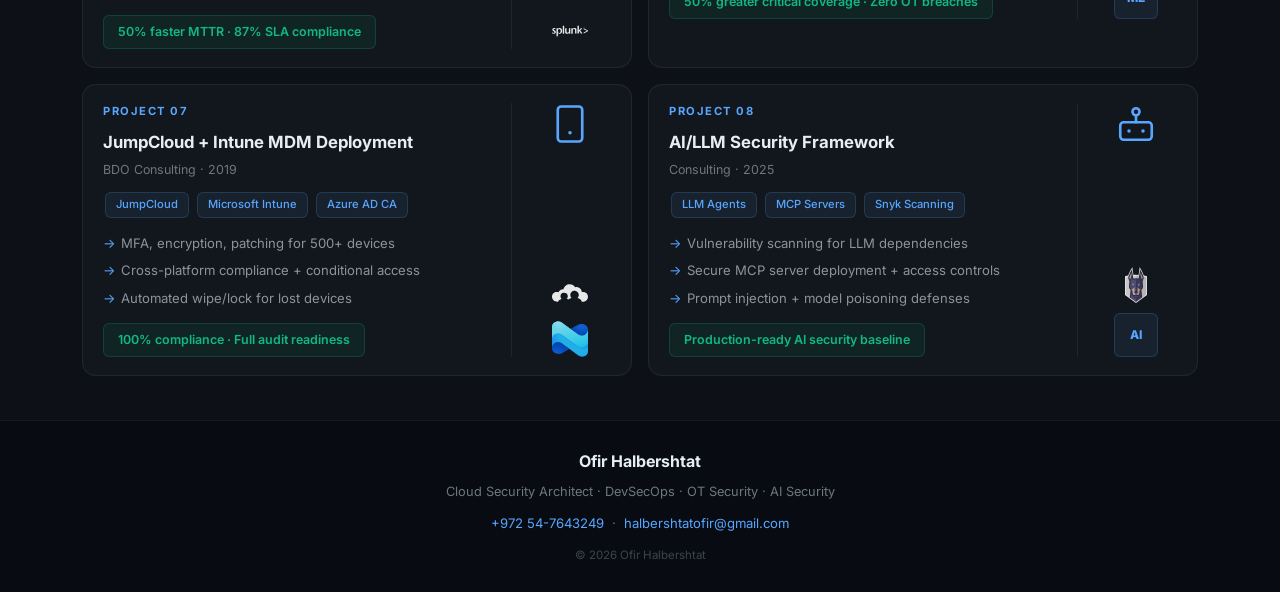
==== commit fc652662: "redesigned proj1 & prog3 content and icons" ====
--- a/index.html
+++ b/index.html
@@ -7,6 +7,7 @@
     <link href="https://cdn.jsdelivr.net/npm/bootstrap@5.3.0/dist/css/bootstrap.min.css" rel="stylesheet">
     <link href="https://fonts.googleapis.com/css2?family=Inter:wght@300;400;500;600;700;800&display=swap" rel="stylesheet">
     <link rel="stylesheet" href="index.css">
+    <link rel="icon" type="image/x-icon" href="assets/fav.ico">
 </head>
 <body>
 
@@ -75,12 +76,11 @@
                             <div class="card-inner">
                                 <div class="card-row">
                                     <div class="card-left">
-                                        <div class="card-num">Project 01</div>
+                                        <div class="card-num">Project 01 · Cloud Security</div>
                                         <div class="card-title">Wiz Multi-Cloud Security Baseline</div>
                                         <div class="card-meta">OwnBackup · Product Security TL · 2022</div>
                                         <div>
                                             <span class="tool-badge">Wiz</span>
-                                            <span class="tool-badge">Security Hub</span>
                                             <span class="tool-badge">GuardDuty</span>
                                             <span class="tool-badge">Jira</span>
                                             <span class="tool-badge">Slack</span>
@@ -99,6 +99,7 @@
                                         </div>
                                         <div class="card-tool-icons">
                                             <img src="assets/wiz-logo.svg" alt="Wiz" onerror="this.style.display='none'">
+                                            <img src="assets/GuardDuty-logo.svg" alt="Wiz" onerror="this.style.display='none'">
                                             <img src="https://cdn.simpleicons.org/jira" alt="Jira" onerror="this.style.display='none'">
                                             <img src="assets/slack-logo.svg" alt="Slack" onerror="this.style.display='none'">
                                         </div>
@@ -155,13 +156,15 @@
                             <div class="card-inner">
                                 <div class="card-row">
                                     <div class="card-left">
-                                        <div class="card-num">Project 03</div>
-                                        <div class="card-title">Snyk + SonarQube DevSecOps Pipeline</div>
+                                        <div class="card-num">Project 03 · Secure Software Delivery Pipeline</div>
+                                        <div class="card-title">DevSecOps Pipeline with Software Supply Chain Controls</div>
                                         <div class="card-meta">OwnBackup · Product Security TL · 2023</div>
                                         <div>
+                                            <span class="tool-badge">Sonatype Nexus Firewall</span>
                                             <span class="tool-badge">Snyk SCA</span>
                                             <span class="tool-badge">SonarQube SAST</span>
-                                            <span class="tool-badge">Nexus Firewall</span>
+                                            <span class="tool-badge">Container images scaning</span>                
+                                            <span class="tool-badge">Burp Suite DAST</span>
                                             <span class="tool-badge">GitHub Actions</span>
                                         </div>
                                         <ul class="card-bullets">
@@ -177,8 +180,10 @@
                                             <svg xmlns="http://www.w3.org/2000/svg" viewBox="0 0 24 24" fill="none" stroke="currentColor" stroke-width="1.5" stroke-linecap="round" stroke-linejoin="round"><polyline points="16 18 22 12 16 6"/><polyline points="8 6 2 12 8 18"/></svg>
                                         </div>
                                         <div class="card-tool-icons">
+                                            <img src="assets/Nexus_Repo-logo.svg" alt="Nexus" onerror="this.style.display='none'">
                                             <img src="assets/snyk-logo.svg" alt="Snyk" onerror="this.style.display='none'">
-                                            <img src="https://cdn.simpleicons.org/sonarqube" alt="SonarQube" onerror="this.style.display='none'">
+                                            <img src="assets/sonarqube-logo.svg" alt="SonarQube" onerror="this.style.display='none'">
+                                            <img src="assets/burpsuite.svg" alt="Burp" onerror="this.style.display='none'">
                                             <img src="https://cdn.simpleicons.org/githubactions" alt="GitHub Actions" onerror="this.style.display='none'">
                                         </div>
                                     </div>
@@ -334,8 +339,8 @@
                                             <svg xmlns="http://www.w3.org/2000/svg" viewBox="0 0 24 24" fill="none" stroke="currentColor" stroke-width="1.5" stroke-linecap="round" stroke-linejoin="round"><rect x="5" y="2" width="14" height="20" rx="2" ry="2"/><circle cx="12" cy="17" r="1" fill="currentColor" stroke="none"/></svg>
                                         </div>
                                         <div class="card-tool-icons">
-                                            <img src="https://cdn.simpleicons.org/jumpcloud" alt="JumpCloud" onerror="this.style.display='none'">
-                                            <img src="https://cdn.simpleicons.org/microsoftazure" alt="Azure AD" onerror="this.style.display='none'">
+                                            <img src="assets\jumpcloud-logo.svg" alt="JumpCloud" onerror="this.style.display='none'">
+                                            <img src="assets\intune-logo.svg" alt="Intune" onerror="this.style.display='none'">
                                         </div>
                                     </div>
                                 </div>
--- a/index.css
+++ b/index.css
@@ -259,7 +259,7 @@
 .card-domain-icon { color: #58a6ff; }
 .card-domain-icon svg { width: 42px; height: 42px; display: block; }
 .card-tool-icons { display: flex; flex-direction: column; gap: 10px; align-items: center; }
-.card-tool-icons img { width: 44px; height: 44px; opacity: 0.85; display: block; }
+.card-tool-icons img { width: 36px; height: 36px; opacity: 0.9; display: block; } 
 .tool-icon-letter {
     width: 44px; height: 44px;
     background: rgba(88,166,255,0.08);
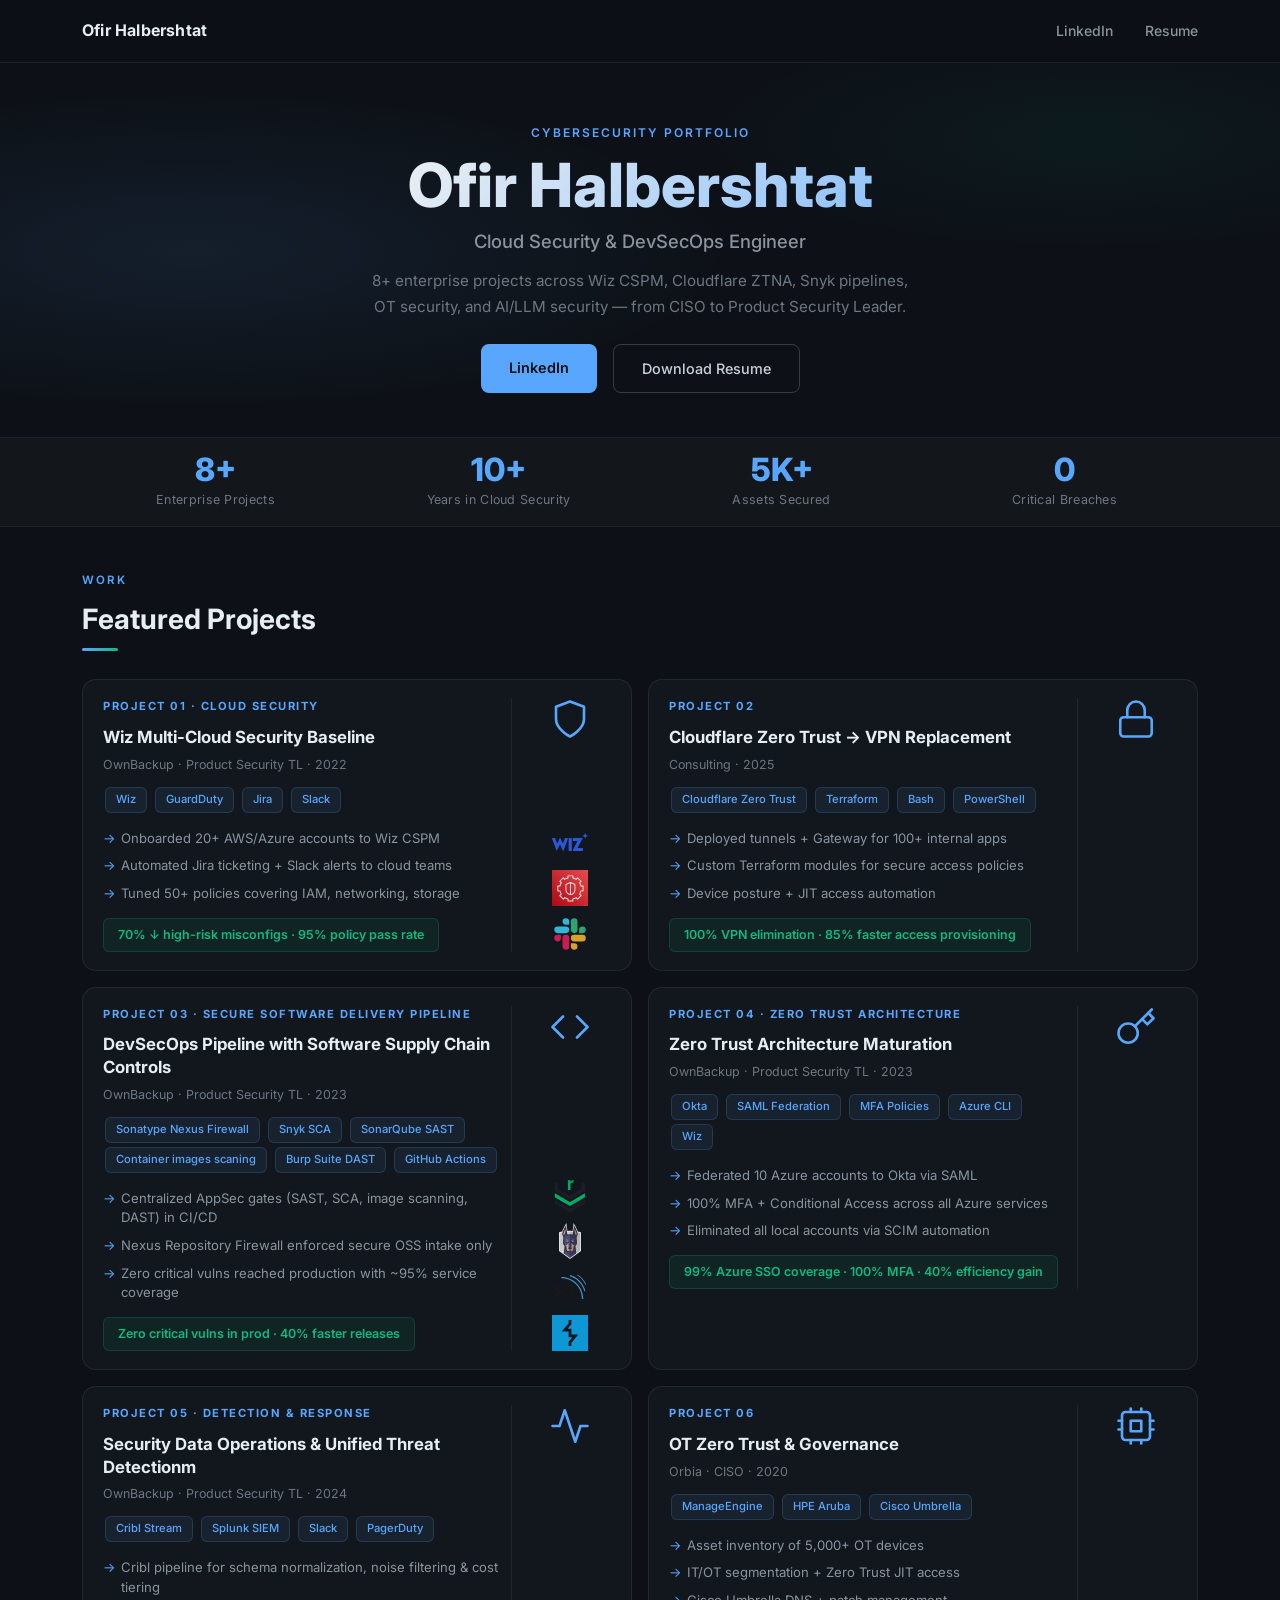
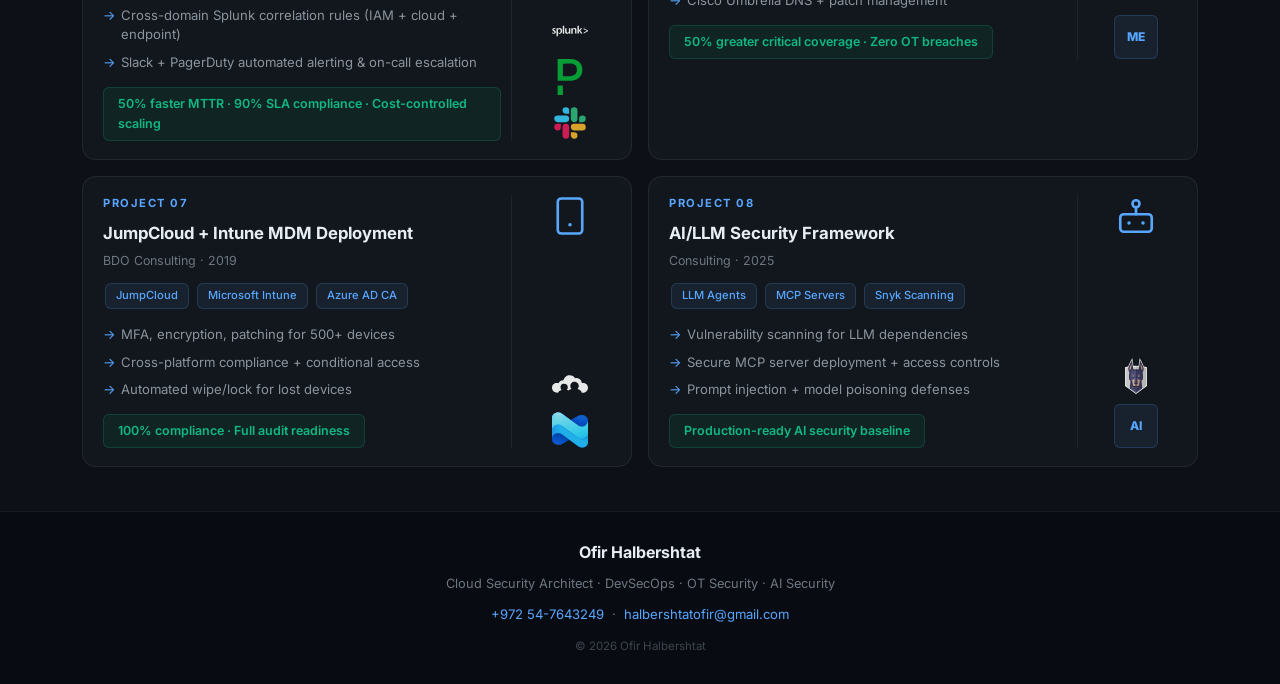
==== commit 3c5d5a09: "Update proj2/4/5 content + Security Domains section; refresh CV - proj2: added Security Domains & Ri" ====
--- a/index.html
+++ b/index.html
@@ -94,12 +94,11 @@
                                     </div>
                                     <div class="card-icons">
                                         <div class="card-domain-icon">
-                                            <!-- Shield = Cloud Security Baseline -->
                                             <svg xmlns="http://www.w3.org/2000/svg" viewBox="0 0 24 24" fill="none" stroke="currentColor" stroke-width="1.5" stroke-linecap="round" stroke-linejoin="round"><path d="M12 22s8-4 8-10V5l-8-3-8 3v7c0 6 8 10 8 10z"/></svg>
                                         </div>
                                         <div class="card-tool-icons">
                                             <img src="assets/wiz-logo.svg" alt="Wiz" onerror="this.style.display='none'">
-                                            <img src="assets/GuardDuty-logo.svg" alt="Wiz" onerror="this.style.display='none'">
+                                            <img src="assets/GuardDuty-logo.svg" alt="GuardDuty" onerror="this.style.display='none'">
                                             <img src="https://cdn.simpleicons.org/jira" alt="Jira" onerror="this.style.display='none'">
                                             <img src="assets/slack-logo.svg" alt="Slack" onerror="this.style.display='none'">
                                         </div>
@@ -135,7 +134,6 @@
                                     </div>
                                     <div class="card-icons">
                                         <div class="card-domain-icon">
-                                            <!-- Lock = Zero Trust / Network Access -->
                                             <svg xmlns="http://www.w3.org/2000/svg" viewBox="0 0 24 24" fill="none" stroke="currentColor" stroke-width="1.5" stroke-linecap="round" stroke-linejoin="round"><rect x="3" y="11" width="18" height="11" rx="2" ry="2"/><path d="M7 11V7a5 5 0 0 1 10 0v4"/></svg>
                                         </div>
                                         <div class="card-tool-icons">
@@ -168,15 +166,14 @@
                                             <span class="tool-badge">GitHub Actions</span>
                                         </div>
                                         <ul class="card-bullets">
-                                            <li>Blocked PRs on critical SAST/SCA findings</li>
-                                            <li>Nexus Firewall blocked malicious packages</li>
-                                            <li>95% code coverage with remediation SLAs</li>
+                                            <li>Centralized AppSec gates (SAST, SCA, image scanning, DAST) in CI/CD</li>
+                                            <li>Nexus Repository Firewall enforced secure OSS intake only</li>
+                                            <li>Zero critical vulns reached production with ~95% service coverage</li>
                                         </ul>
                                         <span class="metric-pill">Zero critical vulns in prod · 40% faster releases</span>
                                     </div>
                                     <div class="card-icons">
                                         <div class="card-domain-icon">
-                                            <!-- Code brackets = DevSecOps Pipeline -->
                                             <svg xmlns="http://www.w3.org/2000/svg" viewBox="0 0 24 24" fill="none" stroke="currentColor" stroke-width="1.5" stroke-linecap="round" stroke-linejoin="round"><polyline points="16 18 22 12 16 6"/><polyline points="8 6 2 12 8 18"/></svg>
                                         </div>
                                         <div class="card-tool-icons">
@@ -200,25 +197,25 @@
                             <div class="card-inner">
                                 <div class="card-row">
                                     <div class="card-left">
-                                        <div class="card-num">Project 04</div>
-                                        <div class="card-title">Entra ID Zero Trust IAM Modernization</div>
+                                        <div class="card-num">Project 04 · Zero Trust Architecture</div>
+                                        <div class="card-title">Zero Trust Architecture Maturation</div>
                                         <div class="card-meta">OwnBackup · Product Security TL · 2023</div>
                                         <div>
-                                            <span class="tool-badge">Entra ID PIM</span>
-                                            <span class="tool-badge">Conditional Access</span>
-                                            <span class="tool-badge">MFA/RBAC</span>
-                                            <span class="tool-badge">SSO SAML</span>
-                                        </div>
-                                        <ul class="card-bullets">
-                                            <li>Enforced MFA everywhere, killed legacy auth</li>
-                                            <li>PIM + Conditional Access for JIT admin access</li>
-                                            <li>RBAC across 10+ identity providers</li>
-                                        </ul>
-                                        <span class="metric-pill">100% MFA coverage · 60% ↓ privileged accounts</span>
-                                    </div>
-                                    <div class="card-icons">
-                                        <div class="card-domain-icon">
-                                            <!-- Key = IAM / Identity -->
+                                            <span class="tool-badge">Okta</span>
+                                            <span class="tool-badge">SAML Federation</span>
+                                            <span class="tool-badge">MFA Policies</span>
+                                            <span class="tool-badge">Azure CLI</span>
+                                            <span class="tool-badge">Wiz</span>
+                                        </div>
+                                        <ul class="card-bullets">
+                                            <li>Federated 10 Azure accounts to Okta via SAML</li>
+                                            <li>100% MFA + Conditional Access across all Azure services</li>
+                                            <li>Eliminated all local accounts via SCIM automation</li>
+                                        </ul>
+                                        <span class="metric-pill">99% Azure SSO coverage · 100% MFA · 40% efficiency gain</span>
+                                    </div>
+                                    <div class="card-icons">
+                                        <div class="card-domain-icon">
                                             <svg xmlns="http://www.w3.org/2000/svg" viewBox="0 0 24 24" fill="none" stroke="currentColor" stroke-width="1.5" stroke-linecap="round" stroke-linejoin="round"><circle cx="7.5" cy="15.5" r="5.5"/><path d="M21 2l-9.6 9.6"/><path d="M15.5 7.5l3 3L22 7l-3-3"/></svg>
                                         </div>
                                         <div class="card-tool-icons">
@@ -232,29 +229,28 @@
                     </a>
                 </div>
 
-                <!-- 5 -->
+                <!-- 5 — UPDATED -->
                 <div class="col-lg-6 col-md-6">
                     <a href="proj5.html" class="card-link">
                         <div class="project-card">
                             <div class="card-inner">
                                 <div class="card-row">
                                     <div class="card-left">
-                                        <div class="card-num">Project 05</div>
-                                        <div class="card-title">Splunk Unified Detection Platform</div>
+                                        <div class="card-num">Project 05 · Detection &amp; Response</div>
+                                        <div class="card-title">Security Data Operations & Unified Threat Detectionm</div>
                                         <div class="card-meta">OwnBackup · Product Security TL · 2024</div>
                                         <div>
-                                            <span class="tool-badge">Splunk</span>
-                                            <span class="tool-badge">Azure Defender</span>
-                                            <span class="tool-badge">GuardDuty</span>
-                                            <span class="tool-badge">CrowdStrike</span>
-                                            <span class="tool-badge">Wiz</span>
-                                        </div>
-                                        <ul class="card-bullets">
-                                            <li>Ingested Defender/GuardDuty/CrowdStrike/Wiz telemetry</li>
-                                            <li>Custom detection rules for anomalous IAM/behavior</li>
-                                            <li>Unified dashboards + SOAR workflows</li>
-                                        </ul>
-                                        <span class="metric-pill">50% faster MTTR · 87% SLA compliance</span>
+                                            <span class="tool-badge">Cribl Stream</span>
+                                            <span class="tool-badge">Splunk SIEM</span>
+                                            <span class="tool-badge">Slack</span>
+                                            <span class="tool-badge">PagerDuty</span>
+                                        </div>
+                                        <ul class="card-bullets">
+                                            <li>Cribl pipeline for schema normalization, noise filtering &amp; cost tiering</li>
+                                            <li>Cross-domain Splunk correlation rules (IAM + cloud + endpoint)</li>
+                                            <li>Slack + PagerDuty automated alerting &amp; on-call escalation</li>
+                                        </ul>
+                                        <span class="metric-pill">50% faster MTTR · 90% SLA compliance · Cost-controlled scaling</span>
                                     </div>
                                     <div class="card-icons">
                                         <div class="card-domain-icon">
@@ -263,8 +259,8 @@
                                         </div>
                                         <div class="card-tool-icons">
                                             <img src="assets/SPLK_BIG.D.svg" alt="Splunk" onerror="this.style.display='none'">
-                                            <img src="https://cdn.simpleicons.org/crowdstrike" alt="CrowdStrike" onerror="this.style.display='none'">
-                                            <img src="https://cdn.simpleicons.org/amazonaws" alt="AWS" onerror="this.style.display='none'">
+                                            <img src="assets/pagerduty-seeklogo.svg" alt="PagerDuty" onerror="this.style.display='none'">
+                                            <img src="assets/slack-logo.svg" alt="Slack" onerror="this.style.display='none'">
                                         </div>
                                     </div>
                                 </div>
@@ -302,7 +298,7 @@
                                         </div>
                                         <div class="card-tool-icons">
                                             <img src="https://cdn.simpleicons.org/cisco" alt="Cisco" onerror="this.style.display='none'">
-                                            <span class="tool-icon-letter">ME</span><!-- ManageEngine -->
+                                            <span class="tool-icon-letter">ME</span>
                                         </div>
                                     </div>
                                 </div>
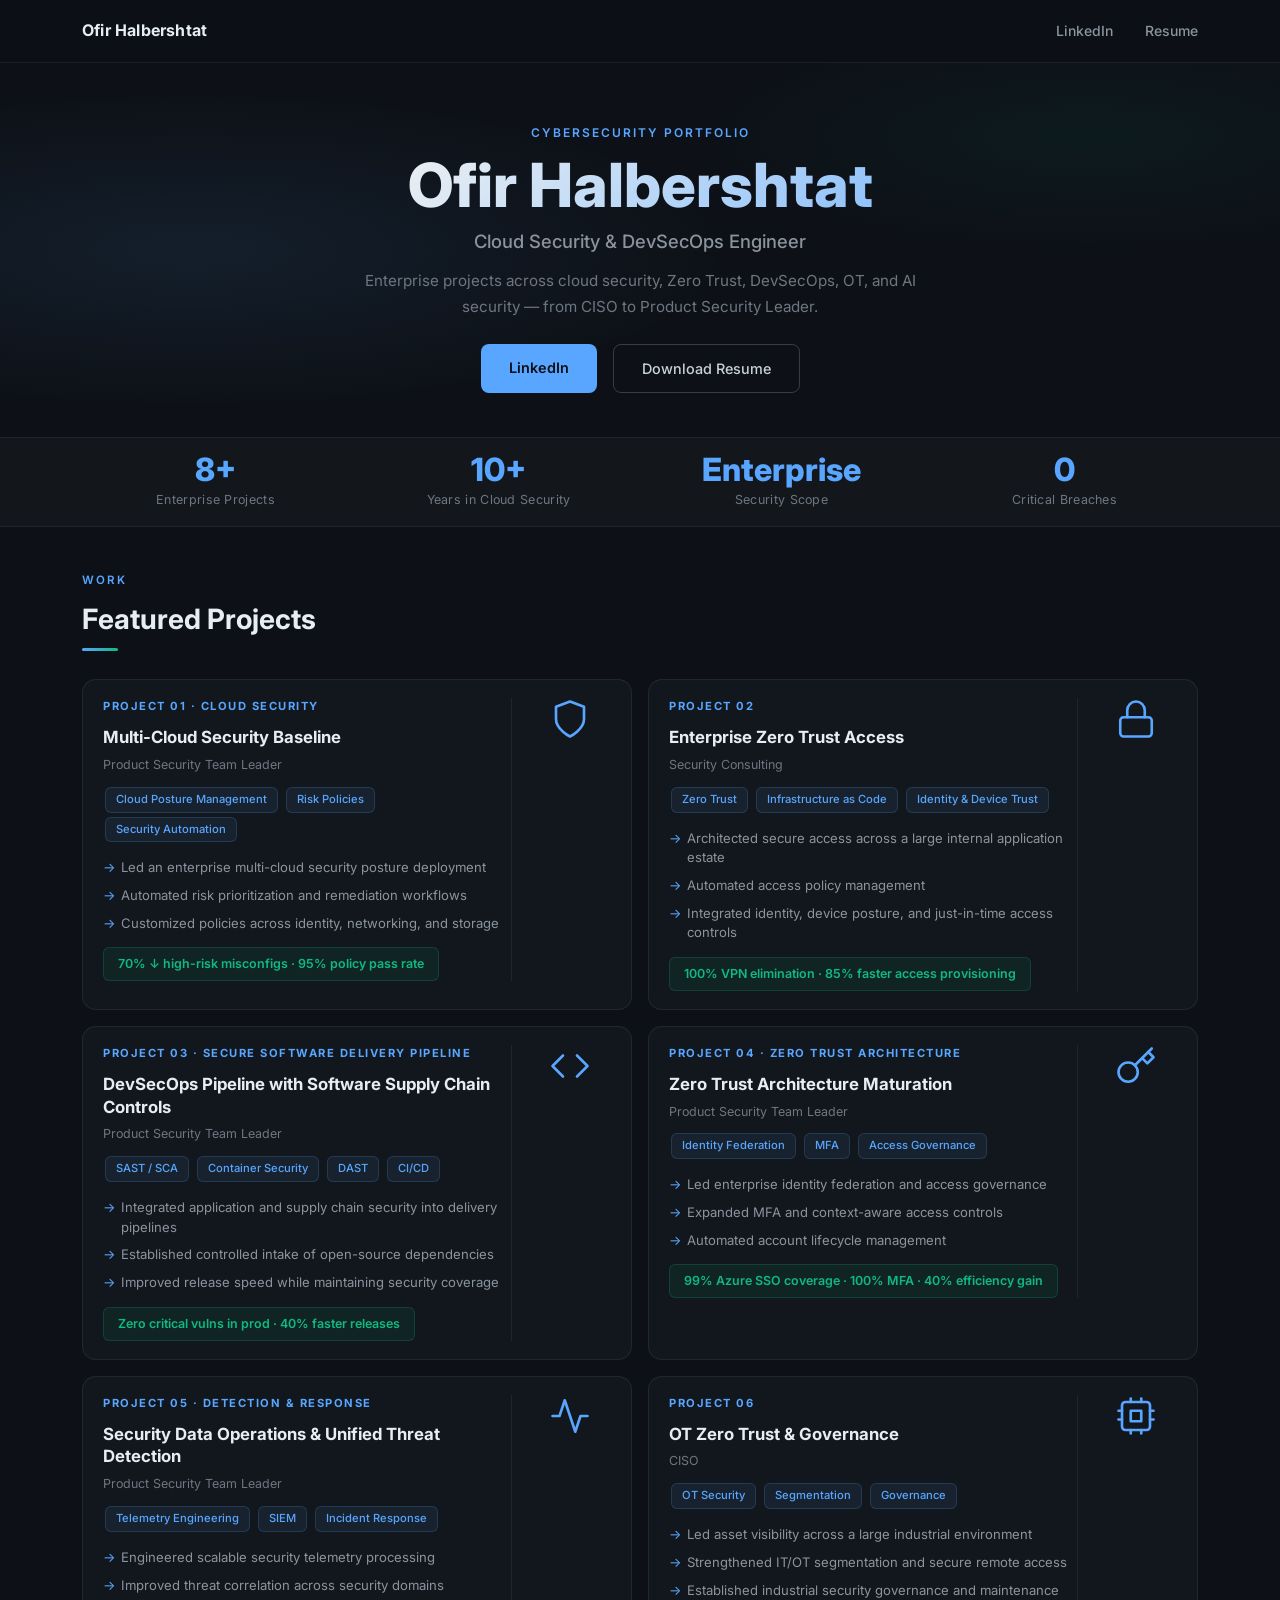
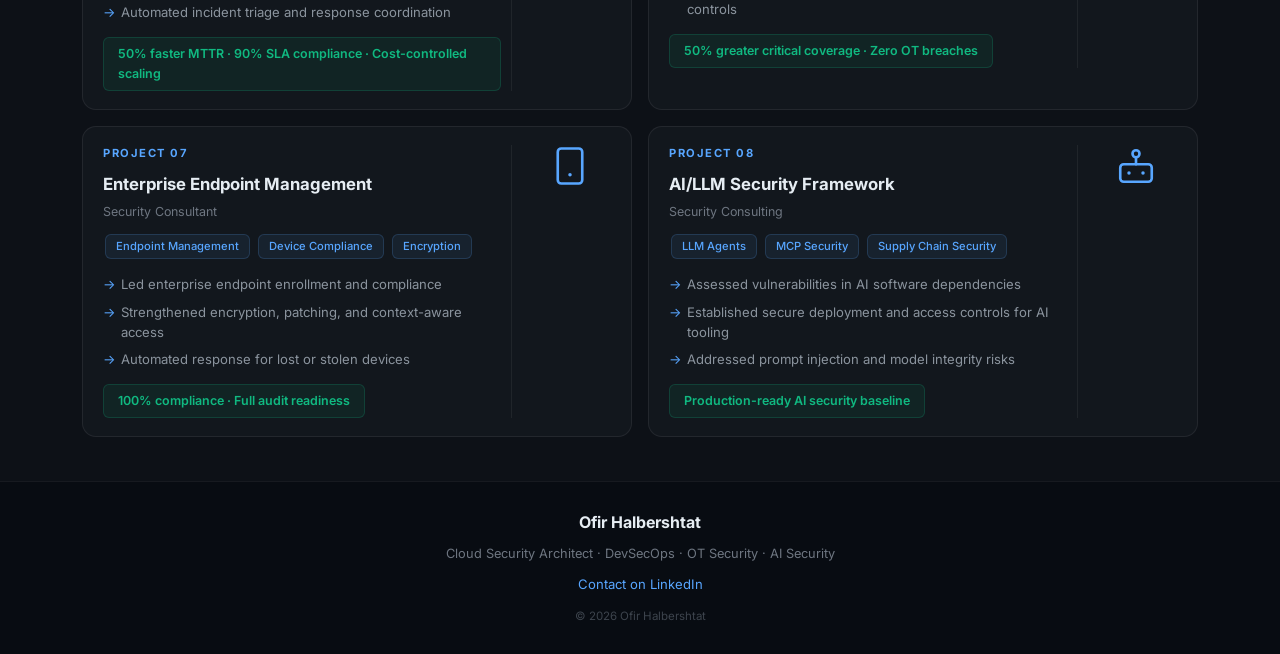
==== commit 52d0f3ce: "Self-host Bootstrap and reduce portfolio disclosures" ====
--- a/index.html
+++ b/index.html
@@ -1,406 +1,357 @@
 <!DOCTYPE html>
+
 <html lang="en">
 <head>
-    <meta charset="UTF-8">
-    <meta name="viewport" content="width=device-width, initial-scale=1.0">
-    <title>Ofir Halbershtat | Cybersecurity Portfolio</title>
-    <link href="https://cdn.jsdelivr.net/npm/bootstrap@5.3.0/dist/css/bootstrap.min.css" rel="stylesheet">
-    <link href="https://fonts.googleapis.com/css2?family=Inter:wght@300;400;500;600;700;800&display=swap" rel="stylesheet">
-    <link rel="stylesheet" href="index.css">
-    <link rel="icon" type="image/x-icon" href="assets/fav.ico">
+<meta charset="utf-8"/>
+<meta content="width=device-width, initial-scale=1.0" name="viewport"/>
+<title>Ofir Halbershtat | Cybersecurity Portfolio</title>
+<link href="assets/bootstrap.min.css" rel="stylesheet"/>
+<link href="https://fonts.googleapis.com/css2?family=Inter:wght@300;400;500;600;700;800&amp;display=swap" rel="stylesheet"/>
+<link href="index.css" rel="stylesheet"/>
+<link href="assets/fav.ico" rel="icon" type="image/x-icon"/>
 </head>
 <body>
-
-    <!-- Nav -->
-    <nav class="top-nav">
-        <div class="container d-flex justify-content-between align-items-center">
-            <span class="nav-name">Ofir Halbershtat</span>
-            <div class="nav-links">
-                <a href="https://linkedin.com/in/ofir-halbershtat" target="_blank" rel="noopener">LinkedIn</a>
-                <a href="OfirHalbershtatCV.pdf">Resume</a>
-            </div>
-        </div>
-    </nav>
-
-    <!-- Hero -->
-    <section class="hero text-center">
-        <div class="container hero-inner">
-            <div class="hero-eyebrow">Cybersecurity Portfolio</div>
-            <div class="hero-name">Ofir Halbershtat</div>
-            <div class="hero-title">Cloud Security &amp; DevSecOps Engineer</div>
-            <p class="hero-desc">8+ enterprise projects across Wiz CSPM, Cloudflare ZTNA, Snyk pipelines, OT security, and AI/LLM security — from CISO to Product Security Leader.</p>
-            <div class="d-flex gap-3 justify-content-center flex-wrap">
-                <a href="https://linkedin.com/in/ofir-halbershtat" target="_blank" rel="noopener" class="btn-primary-c">LinkedIn</a>
-                <a href="OfirHalbershtatCV.pdf" class="btn-outline-c">Download Resume</a>
-            </div>
-        </div>
-    </section>
-
-    <!-- Stats -->
-    <div class="stats-bar">
-        <div class="container">
-            <div class="row g-3 text-center">
-                <div class="col-6 col-md-3">
-                    <div class="stat-number">8+</div>
-                    <div class="stat-label">Enterprise Projects</div>
-                </div>
-                <div class="col-6 col-md-3">
-                    <div class="stat-number">10+</div>
-                    <div class="stat-label">Years in Cloud Security</div>
-                </div>
-                <div class="col-6 col-md-3">
-                    <div class="stat-number">5K+</div>
-                    <div class="stat-label">Assets Secured</div>
-                </div>
-                <div class="col-6 col-md-3">
-                    <div class="stat-number">0</div>
-                    <div class="stat-label">Critical Breaches</div>
-                </div>
-            </div>
-        </div>
-    </div>
-
-    <!-- Projects -->
-    <section class="projects-section">
-        <div class="container">
-            <div class="section-eyebrow">Work</div>
-            <div class="section-title">Featured Projects</div>
-            <div class="section-line"></div>
-
-            <div class="row g-3">
-
-                <!-- 1 -->
-                <div class="col-lg-6 col-md-6">
-                    <a href="proj1.html" class="card-link">
-                        <div class="project-card">
-                            <div class="card-inner">
-                                <div class="card-row">
-                                    <div class="card-left">
-                                        <div class="card-num">Project 01 · Cloud Security</div>
-                                        <div class="card-title">Wiz Multi-Cloud Security Baseline</div>
-                                        <div class="card-meta">OwnBackup · Product Security TL · 2022</div>
-                                        <div>
-                                            <span class="tool-badge">Wiz</span>
-                                            <span class="tool-badge">GuardDuty</span>
-                                            <span class="tool-badge">Jira</span>
-                                            <span class="tool-badge">Slack</span>
-                                        </div>
-                                        <ul class="card-bullets">
-                                            <li>Onboarded 20+ AWS/Azure accounts to Wiz CSPM</li>
-                                            <li>Automated Jira ticketing + Slack alerts to cloud teams</li>
-                                            <li>Tuned 50+ policies covering IAM, networking, storage</li>
-                                        </ul>
-                                        <span class="metric-pill">70% ↓ high-risk misconfigs · 95% policy pass rate</span>
-                                    </div>
-                                    <div class="card-icons">
-                                        <div class="card-domain-icon">
-                                            <svg xmlns="http://www.w3.org/2000/svg" viewBox="0 0 24 24" fill="none" stroke="currentColor" stroke-width="1.5" stroke-linecap="round" stroke-linejoin="round"><path d="M12 22s8-4 8-10V5l-8-3-8 3v7c0 6 8 10 8 10z"/></svg>
-                                        </div>
-                                        <div class="card-tool-icons">
-                                            <img src="assets/wiz-logo.svg" alt="Wiz" onerror="this.style.display='none'">
-                                            <img src="assets/GuardDuty-logo.svg" alt="GuardDuty" onerror="this.style.display='none'">
-                                            <img src="https://cdn.simpleicons.org/jira" alt="Jira" onerror="this.style.display='none'">
-                                            <img src="assets/slack-logo.svg" alt="Slack" onerror="this.style.display='none'">
-                                        </div>
-                                    </div>
-                                </div>
-                            </div>
-                        </div>
-                    </a>
-                </div>
-
-                <!-- 2 -->
-                <div class="col-lg-6 col-md-6">
-                    <a href="proj2.html" class="card-link">
-                        <div class="project-card">
-                            <div class="card-inner">
-                                <div class="card-row">
-                                    <div class="card-left">
-                                        <div class="card-num">Project 02</div>
-                                        <div class="card-title">Cloudflare Zero Trust → VPN Replacement</div>
-                                        <div class="card-meta">Consulting · 2025</div>
-                                        <div>
-                                            <span class="tool-badge">Cloudflare Zero Trust</span>
-                                            <span class="tool-badge">Terraform</span>
-                                            <span class="tool-badge">Bash</span>
-                                            <span class="tool-badge">PowerShell</span>
-                                        </div>
-                                        <ul class="card-bullets">
-                                            <li>Deployed tunnels + Gateway for 100+ internal apps</li>
-                                            <li>Custom Terraform modules for secure access policies</li>
-                                            <li>Device posture + JIT access automation</li>
-                                        </ul>
-                                        <span class="metric-pill">100% VPN elimination · 85% faster access provisioning</span>
-                                    </div>
-                                    <div class="card-icons">
-                                        <div class="card-domain-icon">
-                                            <svg xmlns="http://www.w3.org/2000/svg" viewBox="0 0 24 24" fill="none" stroke="currentColor" stroke-width="1.5" stroke-linecap="round" stroke-linejoin="round"><rect x="3" y="11" width="18" height="11" rx="2" ry="2"/><path d="M7 11V7a5 5 0 0 1 10 0v4"/></svg>
-                                        </div>
-                                        <div class="card-tool-icons">
-                                            <img src="https://cdn.simpleicons.org/cloudflare" alt="Cloudflare" onerror="this.style.display='none'">
-                                            <img src="https://cdn.simpleicons.org/terraform" alt="Terraform" onerror="this.style.display='none'">
-                                        </div>
-                                    </div>
-                                </div>
-                            </div>
-                        </div>
-                    </a>
-                </div>
-
-                <!-- 3 -->
-                <div class="col-lg-6 col-md-6">
-                    <a href="proj3.html" class="card-link">
-                        <div class="project-card">
-                            <div class="card-inner">
-                                <div class="card-row">
-                                    <div class="card-left">
-                                        <div class="card-num">Project 03 · Secure Software Delivery Pipeline</div>
-                                        <div class="card-title">DevSecOps Pipeline with Software Supply Chain Controls</div>
-                                        <div class="card-meta">OwnBackup · Product Security TL · 2023</div>
-                                        <div>
-                                            <span class="tool-badge">Sonatype Nexus Firewall</span>
-                                            <span class="tool-badge">Snyk SCA</span>
-                                            <span class="tool-badge">SonarQube SAST</span>
-                                            <span class="tool-badge">Container images scaning</span>                
-                                            <span class="tool-badge">Burp Suite DAST</span>
-                                            <span class="tool-badge">GitHub Actions</span>
-                                        </div>
-                                        <ul class="card-bullets">
-                                            <li>Centralized AppSec gates (SAST, SCA, image scanning, DAST) in CI/CD</li>
-                                            <li>Nexus Repository Firewall enforced secure OSS intake only</li>
-                                            <li>Zero critical vulns reached production with ~95% service coverage</li>
-                                        </ul>
-                                        <span class="metric-pill">Zero critical vulns in prod · 40% faster releases</span>
-                                    </div>
-                                    <div class="card-icons">
-                                        <div class="card-domain-icon">
-                                            <svg xmlns="http://www.w3.org/2000/svg" viewBox="0 0 24 24" fill="none" stroke="currentColor" stroke-width="1.5" stroke-linecap="round" stroke-linejoin="round"><polyline points="16 18 22 12 16 6"/><polyline points="8 6 2 12 8 18"/></svg>
-                                        </div>
-                                        <div class="card-tool-icons">
-                                            <img src="assets/Nexus_Repo-logo.svg" alt="Nexus" onerror="this.style.display='none'">
-                                            <img src="assets/snyk-logo.svg" alt="Snyk" onerror="this.style.display='none'">
-                                            <img src="assets/sonarqube-logo.svg" alt="SonarQube" onerror="this.style.display='none'">
-                                            <img src="assets/burpsuite.svg" alt="Burp" onerror="this.style.display='none'">
-                                            <img src="https://cdn.simpleicons.org/githubactions" alt="GitHub Actions" onerror="this.style.display='none'">
-                                        </div>
-                                    </div>
-                                </div>
-                            </div>
-                        </div>
-                    </a>
-                </div>
-
-                <!-- 4 -->
-                <div class="col-lg-6 col-md-6">
-                    <a href="proj4.html" class="card-link">
-                        <div class="project-card">
-                            <div class="card-inner">
-                                <div class="card-row">
-                                    <div class="card-left">
-                                        <div class="card-num">Project 04 · Zero Trust Architecture</div>
-                                        <div class="card-title">Zero Trust Architecture Maturation</div>
-                                        <div class="card-meta">OwnBackup · Product Security TL · 2023</div>
-                                        <div>
-                                            <span class="tool-badge">Okta</span>
-                                            <span class="tool-badge">SAML Federation</span>
-                                            <span class="tool-badge">MFA Policies</span>
-                                            <span class="tool-badge">Azure CLI</span>
-                                            <span class="tool-badge">Wiz</span>
-                                        </div>
-                                        <ul class="card-bullets">
-                                            <li>Federated 10 Azure accounts to Okta via SAML</li>
-                                            <li>100% MFA + Conditional Access across all Azure services</li>
-                                            <li>Eliminated all local accounts via SCIM automation</li>
-                                        </ul>
-                                        <span class="metric-pill">99% Azure SSO coverage · 100% MFA · 40% efficiency gain</span>
-                                    </div>
-                                    <div class="card-icons">
-                                        <div class="card-domain-icon">
-                                            <svg xmlns="http://www.w3.org/2000/svg" viewBox="0 0 24 24" fill="none" stroke="currentColor" stroke-width="1.5" stroke-linecap="round" stroke-linejoin="round"><circle cx="7.5" cy="15.5" r="5.5"/><path d="M21 2l-9.6 9.6"/><path d="M15.5 7.5l3 3L22 7l-3-3"/></svg>
-                                        </div>
-                                        <div class="card-tool-icons">
-                                            <img src="https://cdn.simpleicons.org/microsoftentra" alt="Entra ID" onerror="this.style.display='none'">
-                                            <img src="https://cdn.simpleicons.org/microsoftazure" alt="Azure" onerror="this.style.display='none'">
-                                        </div>
-                                    </div>
-                                </div>
-                            </div>
-                        </div>
-                    </a>
-                </div>
-
-                <!-- 5 — UPDATED -->
-                <div class="col-lg-6 col-md-6">
-                    <a href="proj5.html" class="card-link">
-                        <div class="project-card">
-                            <div class="card-inner">
-                                <div class="card-row">
-                                    <div class="card-left">
-                                        <div class="card-num">Project 05 · Detection &amp; Response</div>
-                                        <div class="card-title">Security Data Operations & Unified Threat Detectionm</div>
-                                        <div class="card-meta">OwnBackup · Product Security TL · 2024</div>
-                                        <div>
-                                            <span class="tool-badge">Cribl Stream</span>
-                                            <span class="tool-badge">Splunk SIEM</span>
-                                            <span class="tool-badge">Slack</span>
-                                            <span class="tool-badge">PagerDuty</span>
-                                        </div>
-                                        <ul class="card-bullets">
-                                            <li>Cribl pipeline for schema normalization, noise filtering &amp; cost tiering</li>
-                                            <li>Cross-domain Splunk correlation rules (IAM + cloud + endpoint)</li>
-                                            <li>Slack + PagerDuty automated alerting &amp; on-call escalation</li>
-                                        </ul>
-                                        <span class="metric-pill">50% faster MTTR · 90% SLA compliance · Cost-controlled scaling</span>
-                                    </div>
-                                    <div class="card-icons">
-                                        <div class="card-domain-icon">
-                                            <!-- Activity pulse = SIEM / Detection -->
-                                            <svg xmlns="http://www.w3.org/2000/svg" viewBox="0 0 24 24" fill="none" stroke="currentColor" stroke-width="1.5" stroke-linecap="round" stroke-linejoin="round"><polyline points="22 12 18 12 15 21 9 3 6 12 2 12"/></svg>
-                                        </div>
-                                        <div class="card-tool-icons">
-                                            <img src="assets/SPLK_BIG.D.svg" alt="Splunk" onerror="this.style.display='none'">
-                                            <img src="assets/pagerduty-seeklogo.svg" alt="PagerDuty" onerror="this.style.display='none'">
-                                            <img src="assets/slack-logo.svg" alt="Slack" onerror="this.style.display='none'">
-                                        </div>
-                                    </div>
-                                </div>
-                            </div>
-                        </div>
-                    </a>
-                </div>
-
-                <!-- 6 -->
-                <div class="col-lg-6 col-md-6">
-                    <a href="proj6.html" class="card-link">
-                        <div class="project-card">
-                            <div class="card-inner">
-                                <div class="card-row">
-                                    <div class="card-left">
-                                        <div class="card-num">Project 06</div>
-                                        <div class="card-title">OT Zero Trust &amp; Governance</div>
-                                        <div class="card-meta">Orbia · CISO · 2020</div>
-                                        <div>
-                                            <span class="tool-badge">ManageEngine</span>
-                                            <span class="tool-badge">HPE Aruba</span>
-                                            <span class="tool-badge">Cisco Umbrella</span>
-                                        </div>
-                                        <ul class="card-bullets">
-                                            <li>Asset inventory of 5,000+ OT devices</li>
-                                            <li>IT/OT segmentation + Zero Trust JIT access</li>
-                                            <li>Cisco Umbrella DNS + patch management</li>
-                                        </ul>
-                                        <span class="metric-pill">50% greater critical coverage · Zero OT breaches</span>
-                                    </div>
-                                    <div class="card-icons">
-                                        <div class="card-domain-icon">
-                                            <!-- CPU chip = OT / Industrial Security -->
-                                            <svg xmlns="http://www.w3.org/2000/svg" viewBox="0 0 24 24" fill="none" stroke="currentColor" stroke-width="1.5" stroke-linecap="round" stroke-linejoin="round"><rect x="4" y="4" width="16" height="16" rx="2"/><rect x="9" y="9" width="6" height="6"/><line x1="9" y1="2" x2="9" y2="4"/><line x1="15" y1="2" x2="15" y2="4"/><line x1="9" y1="20" x2="9" y2="22"/><line x1="15" y1="20" x2="15" y2="22"/><line x1="20" y1="9" x2="22" y2="9"/><line x1="20" y1="14" x2="22" y2="14"/><line x1="2" y1="9" x2="4" y2="9"/><line x1="2" y1="14" x2="4" y2="14"/></svg>
-                                        </div>
-                                        <div class="card-tool-icons">
-                                            <img src="https://cdn.simpleicons.org/cisco" alt="Cisco" onerror="this.style.display='none'">
-                                            <span class="tool-icon-letter">ME</span>
-                                        </div>
-                                    </div>
-                                </div>
-                            </div>
-                        </div>
-                    </a>
-                </div>
-
-                <!-- 7 -->
-                <div class="col-lg-6 col-md-6">
-                    <a href="proj7.html" class="card-link">
-                        <div class="project-card">
-                            <div class="card-inner">
-                                <div class="card-row">
-                                    <div class="card-left">
-                                        <div class="card-num">Project 07</div>
-                                        <div class="card-title">JumpCloud + Intune MDM Deployment</div>
-                                        <div class="card-meta">BDO Consulting · 2019</div>
-                                        <div>
-                                            <span class="tool-badge">JumpCloud</span>
-                                            <span class="tool-badge">Microsoft Intune</span>
-                                            <span class="tool-badge">Azure AD CA</span>
-                                        </div>
-                                        <ul class="card-bullets">
-                                            <li>MFA, encryption, patching for 500+ devices</li>
-                                            <li>Cross-platform compliance + conditional access</li>
-                                            <li>Automated wipe/lock for lost devices</li>
-                                        </ul>
-                                        <span class="metric-pill">100% compliance · Full audit readiness</span>
-                                    </div>
-                                    <div class="card-icons">
-                                        <div class="card-domain-icon">
-                                            <!-- Smartphone = MDM / Device Management -->
-                                            <svg xmlns="http://www.w3.org/2000/svg" viewBox="0 0 24 24" fill="none" stroke="currentColor" stroke-width="1.5" stroke-linecap="round" stroke-linejoin="round"><rect x="5" y="2" width="14" height="20" rx="2" ry="2"/><circle cx="12" cy="17" r="1" fill="currentColor" stroke="none"/></svg>
-                                        </div>
-                                        <div class="card-tool-icons">
-                                            <img src="assets\jumpcloud-logo.svg" alt="JumpCloud" onerror="this.style.display='none'">
-                                            <img src="assets\intune-logo.svg" alt="Intune" onerror="this.style.display='none'">
-                                        </div>
-                                    </div>
-                                </div>
-                            </div>
-                        </div>
-                    </a>
-                </div>
-
-                <!-- 8 -->
-                <div class="col-lg-6 col-md-6">
-                    <a href="proj8.html" class="card-link">
-                        <div class="project-card">
-                            <div class="card-inner">
-                                <div class="card-row">
-                                    <div class="card-left">
-                                        <div class="card-num">Project 08</div>
-                                        <div class="card-title">AI/LLM Security Framework</div>
-                                        <div class="card-meta">Consulting · 2025</div>
-                                        <div>
-                                            <span class="tool-badge">LLM Agents</span>
-                                            <span class="tool-badge">MCP Servers</span>
-                                            <span class="tool-badge">Snyk Scanning</span>
-                                        </div>
-                                        <ul class="card-bullets">
-                                            <li>Vulnerability scanning for LLM dependencies</li>
-                                            <li>Secure MCP server deployment + access controls</li>
-                                            <li>Prompt injection + model poisoning defenses</li>
-                                        </ul>
-                                        <span class="metric-pill">Production-ready AI security baseline</span>
-                                    </div>
-                                    <div class="card-icons">
-                                        <div class="card-domain-icon">
-                                            <!-- Bot/AI head = AI/LLM Security -->
-                                            <svg xmlns="http://www.w3.org/2000/svg" viewBox="0 0 24 24" fill="none" stroke="currentColor" stroke-width="1.5" stroke-linecap="round" stroke-linejoin="round"><rect x="3" y="11" width="18" height="10" rx="2"/><circle cx="12" cy="5" r="2"/><path d="M12 7v4"/><circle cx="8" cy="16" r="1" fill="currentColor" stroke="none"/><circle cx="16" cy="16" r="1" fill="currentColor" stroke="none"/></svg>
-                                        </div>
-                                        <div class="card-tool-icons">
-                                            <img src="assets/snyk-logo.svg" alt="Snyk" onerror="this.style.display='none'">
-                                            <span class="tool-icon-letter">AI</span>
-                                        </div>
-                                    </div>
-                                </div>
-                            </div>
-                        </div>
-                    </a>
-                </div>
-
-            </div>
-        </div>
-    </section>
-
-    <!-- Footer -->
-    <footer class="text-center">
-        <div class="container">
-            <div class="footer-name">Ofir Halbershtat</div>
-            <div class="footer-sub">Cloud Security Architect · DevSecOps · OT Security · AI Security</div>
-            <div class="footer-contact">
-                <a href="tel:+972547643249">+972 54-7643249</a>
-                &nbsp;·&nbsp;
-                <a href="mailto:halbershtatofir@gmail.com">halbershtatofir@gmail.com</a>
-            </div>
-            <div class="footer-copy">© 2026 Ofir Halbershtat</div>
-        </div>
-    </footer>
-
-    <script src="https://cdn.jsdelivr.net/npm/bootstrap@5.3.0/dist/js/bootstrap.bundle.min.js"></script>
+<!-- Nav -->
+<nav class="top-nav">
+<div class="container d-flex justify-content-between align-items-center">
+<span class="nav-name">Ofir Halbershtat</span>
+<div class="nav-links">
+<a href="https://linkedin.com/in/ofir-halbershtat" rel="noopener" target="_blank">LinkedIn</a>
+<a href="OfirHalbershtatCV.pdf">Resume</a>
+</div>
+</div>
+</nav>
+<!-- Hero -->
+<section class="hero text-center">
+<div class="container hero-inner">
+<div class="hero-eyebrow">Cybersecurity Portfolio</div>
+<div class="hero-name">Ofir Halbershtat</div>
+<div class="hero-title">Cloud Security &amp; DevSecOps Engineer</div>
+<p class="hero-desc">Enterprise projects across cloud security, Zero Trust, DevSecOps, OT, and AI security — from CISO to Product Security Leader.</p>
+<div class="d-flex gap-3 justify-content-center flex-wrap">
+<a class="btn-primary-c" href="https://linkedin.com/in/ofir-halbershtat" rel="noopener" target="_blank">LinkedIn</a>
+<a class="btn-outline-c" href="OfirHalbershtatCV.pdf">Download Resume</a>
+</div>
+</div>
+</section>
+<!-- Stats -->
+<div class="stats-bar">
+<div class="container">
+<div class="row g-3 text-center">
+<div class="col-6 col-md-3">
+<div class="stat-number">8+</div>
+<div class="stat-label">Enterprise Projects</div>
+</div>
+<div class="col-6 col-md-3">
+<div class="stat-number">10+</div>
+<div class="stat-label">Years in Cloud Security</div>
+</div>
+<div class="col-6 col-md-3">
+<div class="stat-number">Enterprise</div>
+<div class="stat-label">Security Scope</div>
+</div>
+<div class="col-6 col-md-3">
+<div class="stat-number">0</div>
+<div class="stat-label">Critical Breaches</div>
+</div>
+</div>
+</div>
+</div>
+<!-- Projects -->
+<section class="projects-section">
+<div class="container">
+<div class="section-eyebrow">Work</div>
+<div class="section-title">Featured Projects</div>
+<div class="section-line"></div>
+<div class="row g-3">
+<!-- 1 -->
+<div class="col-lg-6 col-md-6">
+<a class="card-link" href="proj1.html">
+<div class="project-card">
+<div class="card-inner">
+<div class="card-row">
+<div class="card-left">
+<div class="card-num">Project 01 · Cloud Security</div>
+<div class="card-title">Multi-Cloud Security Baseline</div>
+<div class="card-meta">Product Security Team Leader</div>
+<div>
+
+
+
+
+<span class="tool-badge">Cloud Posture Management</span> <span class="tool-badge">Risk Policies</span> <span class="tool-badge">Security Automation</span> </div>
+<ul class="card-bullets">
+<li>Led an enterprise multi-cloud security posture deployment</li>
+<li>Automated risk prioritization and remediation workflows</li>
+<li>Customized policies across identity, networking, and storage</li>
+</ul>
+<span class="metric-pill">70% ↓ high-risk misconfigs · 95% policy pass rate</span>
+</div>
+<div class="card-icons">
+<div class="card-domain-icon">
+<svg fill="none" stroke="currentColor" stroke-linecap="round" stroke-linejoin="round" stroke-width="1.5" viewbox="0 0 24 24" xmlns="http://www.w3.org/2000/svg"><path d="M12 22s8-4 8-10V5l-8-3-8 3v7c0 6 8 10 8 10z"></path></svg>
+</div>
+
+</div>
+</div>
+</div>
+</div>
+</a>
+</div>
+<!-- 2 -->
+<div class="col-lg-6 col-md-6">
+<a class="card-link" href="proj2.html">
+<div class="project-card">
+<div class="card-inner">
+<div class="card-row">
+<div class="card-left">
+<div class="card-num">Project 02</div>
+<div class="card-title">Enterprise Zero Trust Access</div>
+<div class="card-meta">Security Consulting</div>
+<div>
+
+
+
+
+<span class="tool-badge">Zero Trust</span> <span class="tool-badge">Infrastructure as Code</span> <span class="tool-badge">Identity &amp; Device Trust</span> </div>
+<ul class="card-bullets">
+<li>Architected secure access across a large internal application estate</li>
+<li>Automated access policy management</li>
+<li>Integrated identity, device posture, and just-in-time access controls</li>
+</ul>
+<span class="metric-pill">100% VPN elimination · 85% faster access provisioning</span>
+</div>
+<div class="card-icons">
+<div class="card-domain-icon">
+<svg fill="none" stroke="currentColor" stroke-linecap="round" stroke-linejoin="round" stroke-width="1.5" viewbox="0 0 24 24" xmlns="http://www.w3.org/2000/svg"><rect height="11" rx="2" ry="2" width="18" x="3" y="11"></rect><path d="M7 11V7a5 5 0 0 1 10 0v4"></path></svg>
+</div>
+
+</div>
+</div>
+</div>
+</div>
+</a>
+</div>
+<!-- 3 -->
+<div class="col-lg-6 col-md-6">
+<a class="card-link" href="proj3.html">
+<div class="project-card">
+<div class="card-inner">
+<div class="card-row">
+<div class="card-left">
+<div class="card-num">Project 03 · Secure Software Delivery Pipeline</div>
+<div class="card-title">DevSecOps Pipeline with Software Supply Chain Controls</div>
+<div class="card-meta">Product Security Team Leader</div>
+<div>
+
+
+
+
+
+
+<span class="tool-badge">SAST / SCA</span> <span class="tool-badge">Container Security</span> <span class="tool-badge">DAST</span> <span class="tool-badge">CI/CD</span> </div>
+<ul class="card-bullets">
+<li>Integrated application and supply chain security into delivery pipelines</li>
+<li>Established controlled intake of open-source dependencies</li>
+<li>Improved release speed while maintaining security coverage</li>
+</ul>
+<span class="metric-pill">Zero critical vulns in prod · 40% faster releases</span>
+</div>
+<div class="card-icons">
+<div class="card-domain-icon">
+<svg fill="none" stroke="currentColor" stroke-linecap="round" stroke-linejoin="round" stroke-width="1.5" viewbox="0 0 24 24" xmlns="http://www.w3.org/2000/svg"><polyline points="16 18 22 12 16 6"></polyline><polyline points="8 6 2 12 8 18"></polyline></svg>
+</div>
+
+</div>
+</div>
+</div>
+</div>
+</a>
+</div>
+<!-- 4 -->
+<div class="col-lg-6 col-md-6">
+<a class="card-link" href="proj4.html">
+<div class="project-card">
+<div class="card-inner">
+<div class="card-row">
+<div class="card-left">
+<div class="card-num">Project 04 · Zero Trust Architecture</div>
+<div class="card-title">Zero Trust Architecture Maturation</div>
+<div class="card-meta">Product Security Team Leader</div>
+<div>
+
+
+
+
+
+<span class="tool-badge">Identity Federation</span> <span class="tool-badge">MFA</span> <span class="tool-badge">Access Governance</span> </div>
+<ul class="card-bullets">
+<li>Led enterprise identity federation and access governance</li>
+<li>Expanded MFA and context-aware access controls</li>
+<li>Automated account lifecycle management</li>
+</ul>
+<span class="metric-pill">99% Azure SSO coverage · 100% MFA · 40% efficiency gain</span>
+</div>
+<div class="card-icons">
+<div class="card-domain-icon">
+<svg fill="none" stroke="currentColor" stroke-linecap="round" stroke-linejoin="round" stroke-width="1.5" viewbox="0 0 24 24" xmlns="http://www.w3.org/2000/svg"><circle cx="7.5" cy="15.5" r="5.5"></circle><path d="M21 2l-9.6 9.6"></path><path d="M15.5 7.5l3 3L22 7l-3-3"></path></svg>
+</div>
+
+</div>
+</div>
+</div>
+</div>
+</a>
+</div>
+<!-- 5 — UPDATED -->
+<div class="col-lg-6 col-md-6">
+<a class="card-link" href="proj5.html">
+<div class="project-card">
+<div class="card-inner">
+<div class="card-row">
+<div class="card-left">
+<div class="card-num">Project 05 · Detection &amp; Response</div>
+<div class="card-title">Security Data Operations &amp; Unified Threat Detection</div>
+<div class="card-meta">Product Security Team Leader</div>
+<div>
+
+
+
+
+<span class="tool-badge">Telemetry Engineering</span> <span class="tool-badge">SIEM</span> <span class="tool-badge">Incident Response</span> </div>
+<ul class="card-bullets">
+<li>Engineered scalable security telemetry processing</li>
+<li>Improved threat correlation across security domains</li>
+<li>Automated incident triage and response coordination</li>
+</ul>
+<span class="metric-pill">50% faster MTTR · 90% SLA compliance · Cost-controlled scaling</span>
+</div>
+<div class="card-icons">
+<div class="card-domain-icon">
+<!-- Activity pulse = SIEM / Detection -->
+<svg fill="none" stroke="currentColor" stroke-linecap="round" stroke-linejoin="round" stroke-width="1.5" viewbox="0 0 24 24" xmlns="http://www.w3.org/2000/svg"><polyline points="22 12 18 12 15 21 9 3 6 12 2 12"></polyline></svg>
+</div>
+
+</div>
+</div>
+</div>
+</div>
+</a>
+</div>
+<!-- 6 -->
+<div class="col-lg-6 col-md-6">
+<a class="card-link" href="proj6.html">
+<div class="project-card">
+<div class="card-inner">
+<div class="card-row">
+<div class="card-left">
+<div class="card-num">Project 06</div>
+<div class="card-title">OT Zero Trust &amp; Governance</div>
+<div class="card-meta">CISO</div>
+<div>
+
+
+
+<span class="tool-badge">OT Security</span> <span class="tool-badge">Segmentation</span> <span class="tool-badge">Governance</span> </div>
+<ul class="card-bullets">
+<li>Led asset visibility across a large industrial environment</li>
+<li>Strengthened IT/OT segmentation and secure remote access</li>
+<li>Established industrial security governance and maintenance controls</li>
+</ul>
+<span class="metric-pill">50% greater critical coverage · Zero OT breaches</span>
+</div>
+<div class="card-icons">
+<div class="card-domain-icon">
+<!-- CPU chip = OT / Industrial Security -->
+<svg fill="none" stroke="currentColor" stroke-linecap="round" stroke-linejoin="round" stroke-width="1.5" viewbox="0 0 24 24" xmlns="http://www.w3.org/2000/svg"><rect height="16" rx="2" width="16" x="4" y="4"></rect><rect height="6" width="6" x="9" y="9"></rect><line x1="9" x2="9" y1="2" y2="4"></line><line x1="15" x2="15" y1="2" y2="4"></line><line x1="9" x2="9" y1="20" y2="22"></line><line x1="15" x2="15" y1="20" y2="22"></line><line x1="20" x2="22" y1="9" y2="9"></line><line x1="20" x2="22" y1="14" y2="14"></line><line x1="2" x2="4" y1="9" y2="9"></line><line x1="2" x2="4" y1="14" y2="14"></line></svg>
+</div>
+
+</div>
+</div>
+</div>
+</div>
+</a>
+</div>
+<!-- 7 -->
+<div class="col-lg-6 col-md-6">
+<a class="card-link" href="proj7.html">
+<div class="project-card">
+<div class="card-inner">
+<div class="card-row">
+<div class="card-left">
+<div class="card-num">Project 07</div>
+<div class="card-title">Enterprise Endpoint Management</div>
+<div class="card-meta">Security Consultant</div>
+<div>
+
+
+
+<span class="tool-badge">Endpoint Management</span> <span class="tool-badge">Device Compliance</span> <span class="tool-badge">Encryption</span> </div>
+<ul class="card-bullets">
+<li>Led enterprise endpoint enrollment and compliance</li>
+<li>Strengthened encryption, patching, and context-aware access</li>
+<li>Automated response for lost or stolen devices</li>
+</ul>
+<span class="metric-pill">100% compliance · Full audit readiness</span>
+</div>
+<div class="card-icons">
+<div class="card-domain-icon">
+<!-- Smartphone = MDM / Device Management -->
+<svg fill="none" stroke="currentColor" stroke-linecap="round" stroke-linejoin="round" stroke-width="1.5" viewbox="0 0 24 24" xmlns="http://www.w3.org/2000/svg"><rect height="20" rx="2" ry="2" width="14" x="5" y="2"></rect><circle cx="12" cy="17" fill="currentColor" r="1" stroke="none"></circle></svg>
+</div>
+
+</div>
+</div>
+</div>
+</div>
+</a>
+</div>
+<!-- 8 -->
+<div class="col-lg-6 col-md-6">
+<a class="card-link" href="proj8.html">
+<div class="project-card">
+<div class="card-inner">
+<div class="card-row">
+<div class="card-left">
+<div class="card-num">Project 08</div>
+<div class="card-title">AI/LLM Security Framework</div>
+<div class="card-meta">Security Consulting</div>
+<div>
+
+
+
+<span class="tool-badge">LLM Agents</span> <span class="tool-badge">MCP Security</span> <span class="tool-badge">Supply Chain Security</span> </div>
+<ul class="card-bullets">
+<li>Assessed vulnerabilities in AI software dependencies</li>
+<li>Established secure deployment and access controls for AI tooling</li>
+<li>Addressed prompt injection and model integrity risks</li>
+</ul>
+<span class="metric-pill">Production-ready AI security baseline</span>
+</div>
+<div class="card-icons">
+<div class="card-domain-icon">
+<!-- Bot/AI head = AI/LLM Security -->
+<svg fill="none" stroke="currentColor" stroke-linecap="round" stroke-linejoin="round" stroke-width="1.5" viewbox="0 0 24 24" xmlns="http://www.w3.org/2000/svg"><rect height="10" rx="2" width="18" x="3" y="11"></rect><circle cx="12" cy="5" r="2"></circle><path d="M12 7v4"></path><circle cx="8" cy="16" fill="currentColor" r="1" stroke="none"></circle><circle cx="16" cy="16" fill="currentColor" r="1" stroke="none"></circle></svg>
+</div>
+
+</div>
+</div>
+</div>
+</div>
+</a>
+</div>
+</div>
+</div>
+</section>
+<!-- Footer -->
+<footer class="text-center">
+<div class="container">
+<div class="footer-name">Ofir Halbershtat</div>
+<div class="footer-sub">Cloud Security Architect · DevSecOps · OT Security · AI Security</div>
+<div class="footer-contact"><a href="https://linkedin.com/in/ofir-halbershtat" rel="noopener" target="_blank">Contact on LinkedIn</a></div>
+<div class="footer-copy">© 2026 Ofir Halbershtat</div>
+</div>
+</footer>
+<script src="assets/bootstrap.bundle.min.js"></script>
 </body>
 </html>
